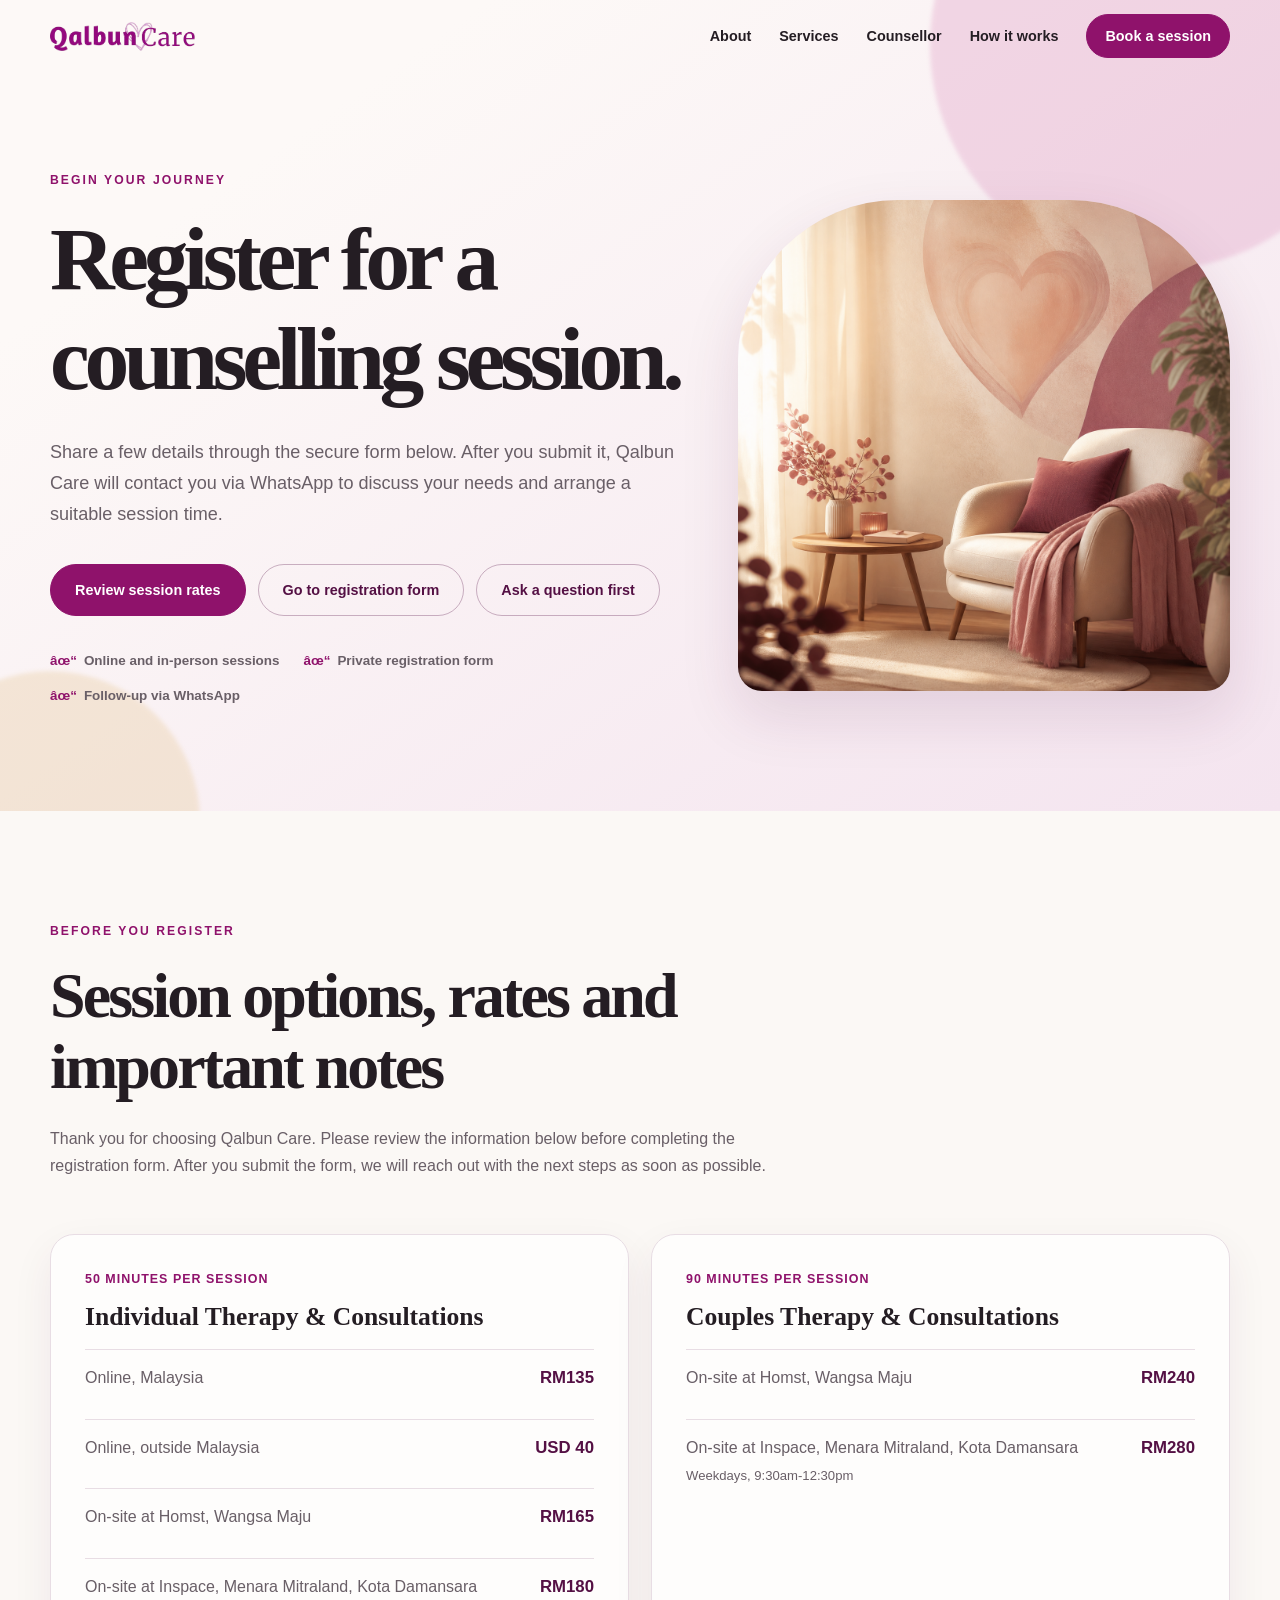
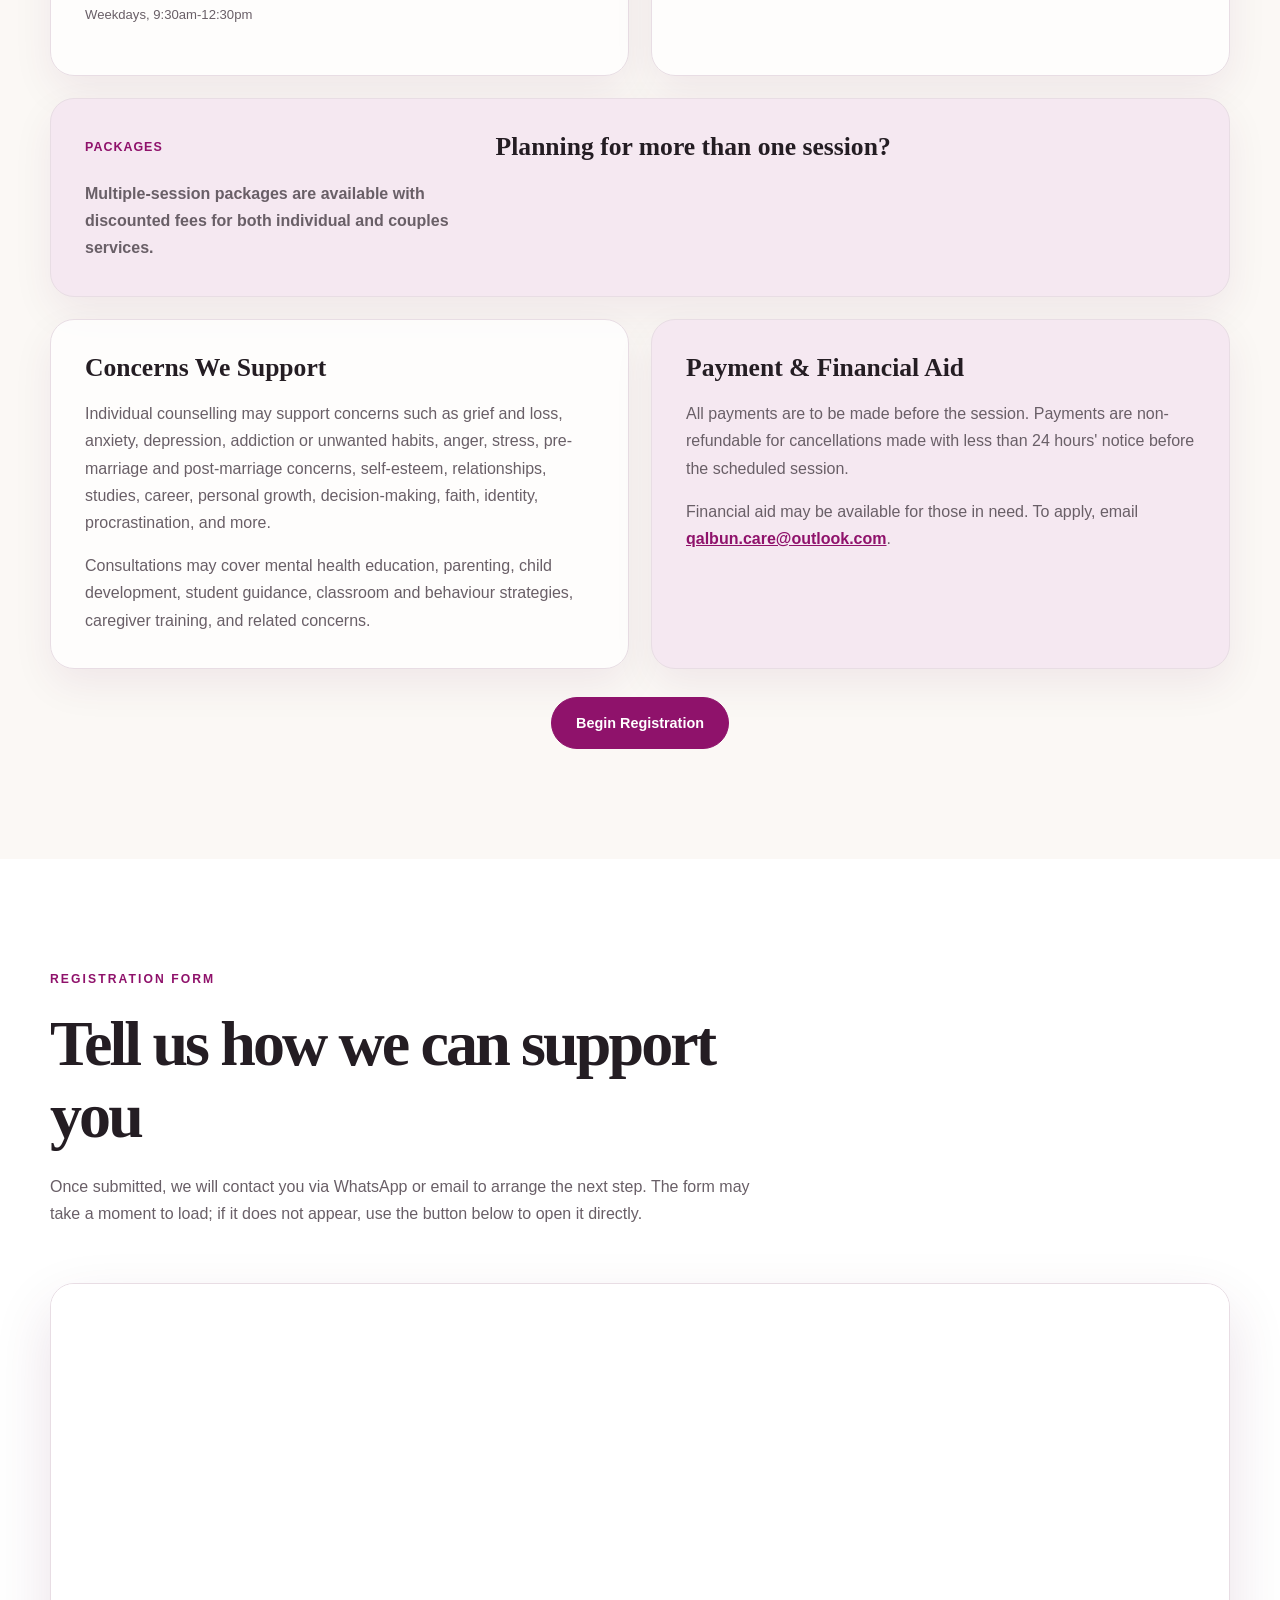
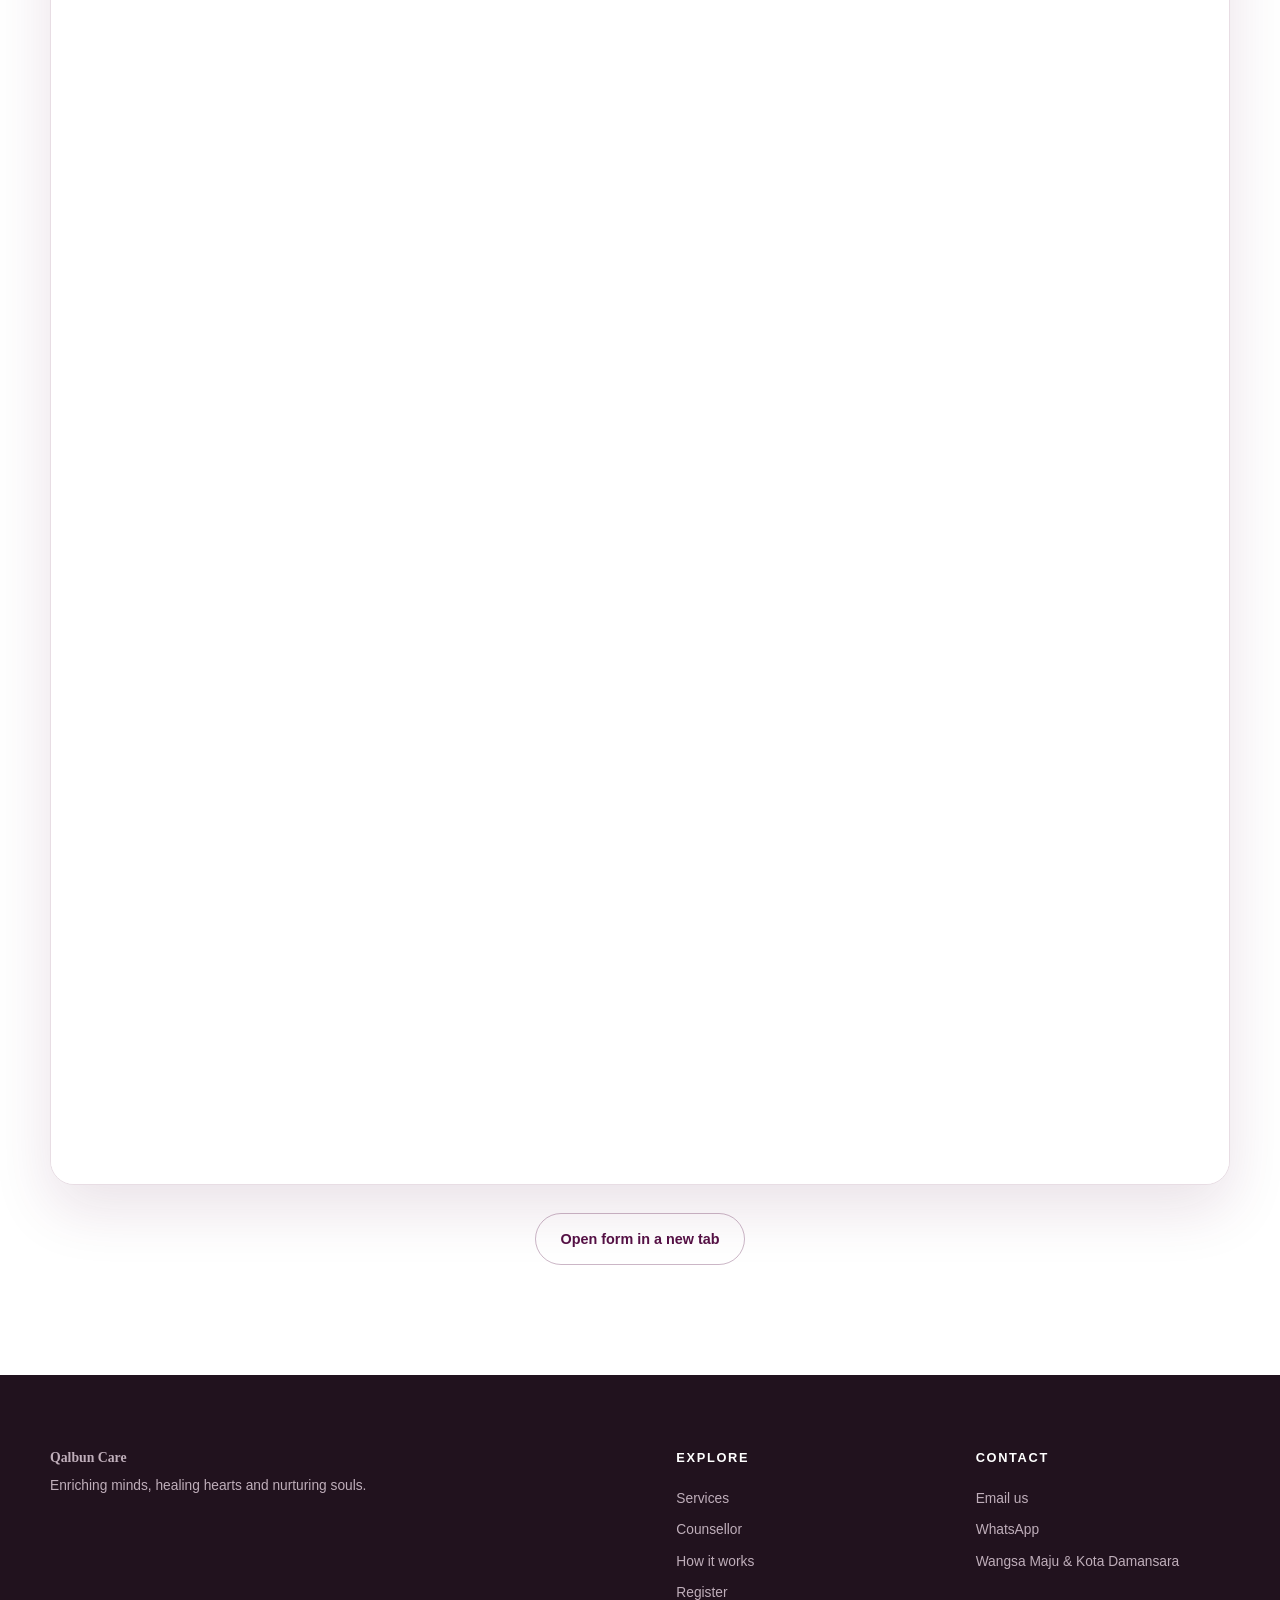
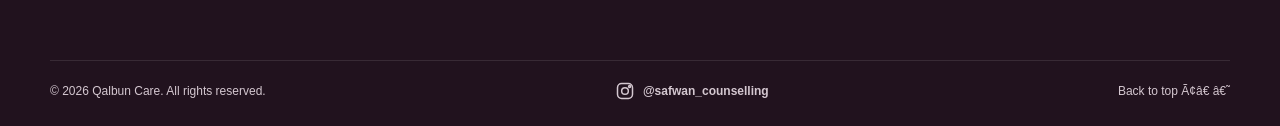
==== register/index.html @ d3c69ddd "Polish registration mobile layout" ====
﻿<!DOCTYPE html>
<html lang="en">
<head>
  <!-- Google tag (gtag.js) -->
  <script async src="https://www.googletagmanager.com/gtag/js?id=G-HJ6P9DCZQS"></script>
  <script>
    window.dataLayer = window.dataLayer || [];
    function gtag(){dataLayer.push(arguments);}
    gtag('js', new Date());

    gtag('config', 'G-HJ6P9DCZQS');
  </script>
  <meta charset="UTF-8">
  <meta name="viewport" content="width=device-width, initial-scale=1.0">
  <title>Register for Counselling | Qalbun Care</title>
  <meta name="description" content="Register for a Qalbun Care counselling session. Share your details through our secure registration form and we will contact you via WhatsApp.">
  <meta name="theme-color" content="#8f126b">
  <meta name="robots" content="index, follow">
  <link rel="canonical" href="https://www.qalbuncare.com/register">
  <link rel="icon" href="/assets/favicon.svg" type="image/svg+xml">
  <link rel="apple-touch-icon" href="/assets/logo.png">
  <link rel="stylesheet" href="/styles.css?v=1.6">
  <meta property="og:type" content="website">
  <meta property="og:title" content="Register for Counselling | Qalbun Care">
  <meta property="og:description" content="Begin your counselling journey with Qalbun Care through our secure registration form.">
  <meta property="og:url" content="https://www.qalbuncare.com/register">
  <meta property="og:image" content="https://qalbuncare.com/assets/logo.png">
  <meta property="og:locale" content="en_MY">
  <meta name="twitter:card" content="summary_large_image">
</head>
<body>
  <a class="skip-link" href="#main-content">Skip to main content</a>

  <header class="site-header" id="top">
    <div class="container nav-wrap">
      <a class="brand" href="/" aria-label="Qalbun Care home">
        <img src="/assets/logo.png" alt="Qalbun Care" width="397" height="79">
      </a>
      <button class="nav-toggle" type="button" aria-expanded="false" aria-controls="primary-nav">
        <span class="sr-only">Open navigation</span>
        <span></span><span></span><span></span>
      </button>
      <nav id="primary-nav" class="primary-nav" aria-label="Primary navigation">
        <a href="/#about">About</a>
        <a href="/#services">Services</a>
        <a href="/#counsellor">Counsellor</a>
        <a href="/#process">How it works</a>
        <a class="button button-small" href="#registration-form">Book a session</a>
      </nav>
    </div>
  </header>

  <main id="main-content">
    <section class="hero register-hero">
      <div class="hero-orb hero-orb-one" aria-hidden="true"></div>
      <div class="hero-orb hero-orb-two" aria-hidden="true"></div>
      <div class="container register-hero-grid">
        <div class="register-shell reveal">
          <p class="eyebrow">Begin your journey</p>
          <h1>Register for a counselling session.</h1>
          <p class="hero-text">Share a few details through the secure form below. After you submit it, Qalbun Care will contact you via WhatsApp to discuss your needs and arrange a suitable session time.</p>
          <div class="hero-actions">
            <a class="button" href="#before-register">Review session rates</a>
            <a class="button button-ghost" href="#registration-form">Go to registration form</a>
            <a class="button button-ghost" href="https://wa.link/rwqkhy" target="_blank" rel="noopener">Ask a question first</a>
          </div>
          <ul class="trust-list" aria-label="Registration notes">
            <li>Online and in-person sessions</li>
            <li>Private registration form</li>
            <li>Follow-up via WhatsApp</li>
          </ul>
        </div>
        <div class="register-hero-image-wrap reveal">
          <img class="register-hero-img" src="/assets/register-hero.png" alt="A calm counselling room with soft natural light, a comfortable chair and warm rose accents" width="1024" height="1024">
        </div>
      </div>
    </section>
    <section class="section register-info" id="before-register">
      <div class="container">
        <div class="section-heading reveal">
          <p class="eyebrow">Before you register</p>
          <h2>Session options, rates and important notes</h2>
          <p>Thank you for choosing Qalbun Care. Please review the information below before completing the registration form. After you submit the form, we will reach out with the next steps as soon as possible.</p>
        </div>

        <div class="rate-grid">
          <article class="rate-card reveal">
            <p class="rate-label">50 minutes per session</p>
            <h3>Individual Therapy &amp; Consultations</h3>
            <ul class="rate-list">
              <li><span>Online, Malaysia</span><strong>RM135</strong></li>
              <li><span>Online, outside Malaysia</span><strong>USD 40</strong></li>
              <li><span>On-site at Homst, Wangsa Maju</span><strong>RM165</strong></li>
              <li><span>On-site at Inspace, Menara Mitraland, Kota Damansara<br><em>Weekdays, 9:30am-12:30pm</em></span><strong>RM180</strong></li>
            </ul>
          </article>

          <article class="rate-card reveal">
            <p class="rate-label">90 minutes per session</p>
            <h3>Couples Therapy &amp; Consultations</h3>
            <ul class="rate-list">
              <li><span>On-site at Homst, Wangsa Maju</span><strong>RM240</strong></li>
              <li><span>On-site at Inspace, Menara Mitraland, Kota Damansara<br><em>Weekdays, 9:30am-12:30pm</em></span><strong>RM280</strong></li>
            </ul>
          </article>
          <div class="rate-card package-card reveal">
            <p class="rate-label">Packages</p>
            <h3>Planning for more than one session?</h3>
            <p class="rate-note">Multiple-session packages are available with discounted fees for both individual and couples services.</p>
          </div>
        </div>

        <div class="info-grid">
          <article class="info-card reveal">
            <h3>Concerns We Support</h3>
            <p>Individual counselling may support concerns such as grief and loss, anxiety, depression, addiction or unwanted habits, anger, stress, pre-marriage and post-marriage concerns, self-esteem, relationships, studies, career, personal growth, decision-making, faith, identity, procrastination, and more.</p>
            <p>Consultations may cover mental health education, parenting, child development, student guidance, classroom and behaviour strategies, caregiver training, and related concerns.</p>
          </article>

          <article class="info-card highlight reveal">
            <h3>Payment &amp; Financial Aid</h3>
            <p>All payments are to be made before the session. Payments are non-refundable for cancellations made with less than 24 hours' notice before the scheduled session.</p>
            <p>Financial aid may be available for those in need. To apply, email <a href="mailto:qalbun.care@outlook.com">qalbun.care@outlook.com</a>.</p>
          </article>
        </div>
        <div class="pricing-actions reveal">
          <a class="button" href="#registration-form">Begin Registration</a>
        </div>
      </div>
    </section>

    <section class="section register-section" id="registration-form">
      <div class="container">
        <div class="section-heading reveal">
          <p class="eyebrow">Registration form</p>
          <h2>Tell us how we can support you</h2>
          <p>Once submitted, we will contact you via WhatsApp or email to arrange the next step. The form may take a moment to load; if it does not appear, use the button below to open it directly.</p>
        </div>
        <div class="form-panel reveal">
          <iframe
            title="Qalbun Care counselling registration form"
            src="https://forms.office.com/r/81DGypPAB1?embed=true"
            width="100%"
            height="1500"
            frameborder="0"
            marginwidth="0"
            marginheight="0">
            Loading registration form...
          </iframe>
        </div>
        <div class="register-actions reveal">
          <a class="button button-ghost" href="https://forms.office.com/r/81DGypPAB1" target="_blank" rel="noopener">Open form in a new tab</a>
        </div>
      </div>
    </section>
  </main>

  <footer class="site-footer">
    <div class="container footer-grid">
      <div><a class="footer-brand" href="/">Qalbun Care</a><p>Enriching minds, healing hearts and nurturing souls.</p></div>
      <div><h2>Explore</h2><a href="/#services">Services</a><a href="/#counsellor">Counsellor</a><a href="/#process">How it works</a><a href="/register/">Register</a></div>
      <div><h2>Contact</h2><a href="mailto:qalbun.care@outlook.com">Email us</a><a href="https://wa.link/rwqkhy" target="_blank" rel="noopener">WhatsApp</a><p>Wangsa Maju &amp; Kota Damansara</p></div>
    </div>
    <div class="container footer-bottom"><p>&copy; <span id="year"></span> Qalbun Care. All rights reserved.</p><div class="footer-social">
        <a class="social-link" href="https://www.instagram.com/safwan_counselling/" target="_blank" rel="noopener" aria-label="Follow Qalbun Care on Instagram">
          <svg viewBox="0 0 24 24" aria-hidden="true" focusable="false">
            <rect x="3" y="3" width="18" height="18" rx="5"></rect>
            <circle cx="12" cy="12" r="4"></circle>
            <circle cx="17.5" cy="6.5" r="1.2"></circle>
          </svg>
          <span>@safwan_counselling</span>
        </a>
      </div><a href="#top">Back to top Ã¢â€ â€˜</a></div>
  </footer>

  <script src="/script.js"></script>
</body>
</html>
---- styles.css ----
﻿/* Qalbun Care: lightweight, responsive, and framework-free */
:root {
  --berry: #8f126b;
  --berry-dark: #541044;
  --berry-light: #f5e8f1;
  --rose: #c65a97;
  --ink: #241d23;
  --muted: #695f67;
  --cream: #fbf8f5;
  --white: #fff;
  --line: #e8dde4;
  --shadow: 0 24px 60px rgba(84, 16, 68, .12);
  --radius: 24px;
  --max: 1180px;
}

* { box-sizing: border-box; }
html { scroll-behavior: smooth; }
body { margin: 0; color: var(--ink); background: var(--cream); font: 400 1rem/1.7 Arial, Helvetica, sans-serif; }
body.nav-open { overflow: hidden; }
img, svg { display: block; max-width: 100%; }
a { color: inherit; }
button, a { -webkit-tap-highlight-color: transparent; }
h1, h2, h3, p { margin-top: 0; }
h1, h2, h3 { font-family: Georgia, "Times New Roman", serif; line-height: 1.12; }
h1 { max-width: 760px; font-size: clamp(3rem, 7vw, 6.5rem); letter-spacing: -.06em; }
h2 { font-size: clamp(2.3rem, 5vw, 4.5rem); letter-spacing: -.045em; }
h3 { font-size: 1.6rem; }
.container { width: min(calc(100% - 40px), var(--max)); margin-inline: auto; }
.section { padding: 110px 0; }
.eyebrow { margin-bottom: 18px; color: var(--berry); font-size: .76rem; font-weight: 800; letter-spacing: .17em; text-transform: uppercase; }
.sr-only { position: absolute; width: 1px; height: 1px; padding: 0; margin: -1px; overflow: hidden; clip: rect(0,0,0,0); white-space: nowrap; border: 0; }
.skip-link { position: fixed; z-index: 1000; top: 12px; left: 12px; padding: 10px 16px; color: white; background: var(--berry-dark); transform: translateY(-150%); }
.skip-link:focus { transform: translateY(0); }

.site-header { position: fixed; z-index: 100; inset: 0 0 auto; padding: 14px 0; border-bottom: 1px solid transparent; transition: .25s ease; }
.site-header.scrolled { background: rgba(251,248,245,.94); border-color: var(--line); backdrop-filter: blur(16px); }
.nav-wrap, .primary-nav { display: flex; align-items: center; }
.nav-wrap { justify-content: space-between; gap: 30px; }
.brand { display: flex; align-items: center; gap: 10px; font: 700 1.2rem Georgia, serif; text-decoration: none; }
.brand img { width: 145px; height: auto; object-fit: contain; }
.primary-nav { gap: 28px; }
.primary-nav a { font-size: .9rem; font-weight: 700; text-decoration: none; }
.primary-nav a:not(.button):hover, .primary-nav a:not(.button):focus-visible { color: var(--berry); }
.nav-toggle { display: none; width: 44px; height: 44px; padding: 10px; border: 0; background: transparent; }
.nav-toggle span:not(.sr-only) { display: block; width: 100%; height: 2px; margin: 5px 0; background: var(--ink); transition: .2s; }

.button { display: inline-flex; align-items: center; justify-content: center; min-height: 52px; padding: 13px 24px; border: 1px solid var(--berry); border-radius: 100px; color: white; background: var(--berry); font-size: .9rem; font-weight: 800; text-decoration: none; transition: transform .2s, background .2s, color .2s; }
.button:hover, .button:focus-visible { background: var(--berry-dark); transform: translateY(-2px); }
.button-small { min-height: 42px; padding: 9px 18px; }
.button-ghost { color: var(--berry-dark); background: transparent; border-color: rgba(84,16,68,.3); }
.button-light { color: var(--berry-dark); background: white; border-color: white; }

.hero { position: relative; min-height: 820px; padding: 170px 0 100px; overflow: hidden; background: linear-gradient(145deg, #fdf9f7 20%, #f4e4ef); }
.hero-grid { position: relative; z-index: 1; display: grid; grid-template-columns: 1.1fr .9fr; gap: 60px; align-items: center; }
.hero-copy h1 { margin-bottom: 28px; }
.hero-text { max-width: 680px; color: var(--muted); font-size: 1.13rem; }
.hero-actions { display: flex; flex-wrap: wrap; gap: 12px; margin: 34px 0; }
.trust-list { display: flex; flex-wrap: wrap; gap: 12px 24px; padding: 0; list-style: none; color: var(--muted); font-size: .84rem; font-weight: 700; }
.trust-list li::before { content: "âœ“"; margin-right: 7px; color: var(--berry); }
.hero-image-wrap { position: relative; border-radius: 180px 180px var(--radius) var(--radius); overflow: hidden; box-shadow: var(--shadow); aspect-ratio: 11 / 13; display: flex; flex-direction: column; justify-content: flex-end; }
.hero-img { width: 100%; height: 100%; object-fit: cover; transition: transform .5s ease; }
.hero-image-wrap:hover .hero-img { transform: scale(1.05); }
.hero-image-quote { position: absolute; z-index: 2; bottom: 24px; left: 20px; right: 20px; padding: 28px 24px; border: 1px solid rgba(255,255,255,.2); border-radius: var(--radius); background: rgba(84, 16, 68, .55); backdrop-filter: blur(16px); -webkit-backdrop-filter: blur(16px); color: white; text-align: center; }
.quote { font: 400 1.5rem/1.3 Georgia, serif; margin: 0; }
.hero-orb { position: absolute; border-radius: 50%; filter: blur(2px); opacity: .4; }
.hero-orb-one { width: 450px; height: 450px; top: -180px; right: -100px; background: #e4a9cb; }
.hero-orb-two { width: 300px; height: 300px; bottom: -160px; left: -100px; background: #ead0a8; }

.section-heading { max-width: 720px; margin-bottom: 55px; }
.section-heading h2 { margin-bottom: 22px; }
.section-heading > p:last-child, .split-heading > p { color: var(--muted); }
.split-heading { display: grid; grid-template-columns: 1.2fr .8fr; gap: 50px; max-width: none; align-items: end; }
.card-grid { display: grid; gap: 22px; }
.card-grid.three { grid-template-columns: repeat(3, 1fr); }
.card-grid.two { grid-template-columns: repeat(2, 1fr); }
.value-card, .service-card { padding: 36px; border: 1px solid var(--line); border-radius: var(--radius); background: rgba(255,255,255,.62); transition: .25s; }
.value-card:hover, .service-card:hover { transform: translateY(-5px); box-shadow: var(--shadow); }
.value-card .icon { display: block; width: 80px; height: 80px; margin-bottom: 28px; background: transparent; }
.value-card:first-of-type .icon { width: 86px; height: 86px; }
.value-card .icon img { width: 100%; height: 100%; object-fit: contain; }
.value-card p, .service-card p { margin-bottom: 0; color: var(--muted); }
.services { background: white; }
.service-card { min-height: 310px; display: flex; flex-direction: column; }
.service-tag { align-self: start; margin-bottom: 34px; padding: 5px 11px; border-radius: 100px; color: var(--berry); background: var(--berry-light); font-size: .7rem; font-weight: 800; letter-spacing: .08em; text-transform: uppercase; }
.service-card a { margin-top: auto; padding-top: 30px; color: var(--berry); font-size: .88rem; font-weight: 800; text-decoration: none; }
.service-card a span { display: inline-block; transition: transform .2s; }
.service-card a:hover span { transform: translateX(5px); }
.pricing-note { margin: 30px 0 0; color: var(--muted); text-align: center; }
.pricing-note a { color: var(--berry); font-weight: 700; }
.services-cta { margin-top: 35px; text-align: center; }

.counsellor { color: white; background: var(--berry-dark); }
.counsellor-grid { display: grid; grid-template-columns: .8fr 1.2fr; gap: 80px; align-items: center; }
.profile-panel { padding: 0; overflow: hidden; border: 1px solid rgba(255,255,255,.15); border-radius: var(--radius); background: rgba(255,255,255,.06); }
.profile-initials { display: grid; width: 130px; height: 130px; margin-bottom: 45px; border-radius: 50%; place-items: center; color: var(--berry-dark); background: #f2d6e7; font: 700 2.5rem Georgia, serif; }
.profile-img { display: block; width: 100%; height: auto; aspect-ratio: 1 / 1; object-fit: cover; border-bottom: 1px solid rgba(255,255,255,.15); }
.profile-details { padding: 45px; }
.profile-panel .eyebrow, .profile-copy .eyebrow { color: #e5a8cc; }
.profile-panel h2 { margin-bottom: 15px; font-size: 3rem; }
.credential { color: #ead4e3; font-weight: 700; }
.credential span { font-size: .78rem; letter-spacing: .08em; }
.profile-facts { margin: 30px 0 0; padding: 25px 0 0; border-top: 1px solid rgba(255,255,255,.14); list-style: none; }
.profile-facts li { margin: 9px 0; color: #dbc6d5; font-size: .88rem; }
.profile-facts li::before { content: "â€¢"; margin-right: 9px; color: #e5a8cc; }
.profile-copy h2 { margin-bottom: 30px; }
.profile-copy > p:not(.eyebrow) { color: #dbcbd6; }
.counsellor blockquote { margin: 34px 0 0; padding-left: 25px; border-left: 2px solid #e5a8cc; color: white; font: 400 1.35rem/1.6 Georgia, serif; }
.profile-cta { margin-top: 30px; }

.process { background: #f4e7ef; }
.steps { margin: 0; padding: 0; list-style: none; }
.steps li { display: grid; grid-template-columns: 75px 1fr; gap: 28px; max-width: 860px; padding: 35px 0; border-top: 1px solid #d9c4d1; }
.steps li:last-child { border-bottom: 1px solid #d9c4d1; }
.steps span { display: grid; width: 52px; height: 52px; border-radius: 50%; place-items: center; color: white; background: var(--berry); font-weight: 800; }
.steps h3 { margin-bottom: 8px; }
.steps p { margin: 0; color: var(--muted); }
.process-cta { margin-top: 50px; text-align: center; }

.cta { padding: 80px 0; background: white; }
.cta-inner { display: grid; grid-template-columns: 1.3fr .7fr; gap: 50px; align-items: center; padding: 65px; border-radius: var(--radius); color: white; background: linear-gradient(135deg, var(--berry), var(--berry-dark)); box-shadow: var(--shadow); }
.cta-inner .eyebrow { color: #efc2de; }
.cta-inner h2 { margin-bottom: 20px; font-size: clamp(2.3rem, 4vw, 4rem); }
.cta-inner p:last-child { margin-bottom: 0; color: #e7cfe0; }
.cta-actions { display: flex; flex-direction: column; align-items: flex-start; gap: 13px; }
.text-link { color: white; font-size: .9rem; font-weight: 700; text-decoration-color: rgba(255,255,255,.45); text-underline-offset: 4px; }

.site-footer { padding: 75px 0 25px; color: #d4c7d0; background: #21121e; }
.footer-grid { display: grid; grid-template-columns: 1.6fr .7fr .7fr; gap: 45px; }
.footer-grid > div { display: flex; flex-direction: column; align-items: flex-start; gap: 8px; }
.footer-brand { color: white; font: 700 2rem Georgia, serif; text-decoration: none; }
.footer-grid h2 { margin-bottom: 14px; color: white; font: 700 .8rem Arial, sans-serif; letter-spacing: .13em; text-transform: uppercase; }
.footer-grid p, .footer-grid a { margin: 0; color: #bfaeba; font-size: .86rem; text-decoration: none; }
.footer-grid a:hover { color: white; }
.footer-bottom { display: flex; justify-content: space-between; gap: 20px; margin-top: 55px; padding-top: 20px; border-top: 1px solid rgba(255,255,255,.1); font-size: .75rem; }
.footer-bottom p { margin: 0; }
.footer-bottom a { color: inherit; text-decoration: none; }

.reveal { opacity: 0; transform: translateY(18px); transition: opacity .65s ease, transform .65s ease; }
.reveal.visible { opacity: 1; transform: none; }
:focus-visible { outline: 3px solid #d586b5; outline-offset: 4px; }

/* Philosophy Section */
.philosophy {
  background: var(--white);
}
.philosophy-grid {
  display: grid;
  grid-template-columns: 1.2fr .8fr;
  gap: 80px;
  align-items: center;
}
.philosophy-copy .eyebrow {
  color: var(--berry);
}
.philosophy-copy p:not(.eyebrow) {
  color: var(--muted);
  font-size: 1.05rem;
  margin-bottom: 20px;
}
.philosophy-copy p:last-child {
  margin-bottom: 0;
}
.philosophy-quote-card {
  position: relative;
  padding: 45px 40px;
  border-radius: var(--radius);
  background: var(--berry-light);
  border: 1px solid var(--line);
  overflow: hidden;
}
.philosophy-quote-card blockquote {
  margin: 0;
  padding-left: 0;
  border-left: 0;
  color: var(--berry-dark);
  font: italic 400 1.45rem/1.5 Georgia, serif;
}
.philosophy-quote-card cite {
  display: block;
  margin-top: 15px;
  font-family: Arial, sans-serif;
  font-style: normal;
  font-size: 0.8rem;
  font-weight: 700;
  text-transform: uppercase;
  letter-spacing: 0.1em;
  color: var(--rose);
}
.quote-icon {
  position: absolute;
  top: -10px;
  left: 20px;
  font-size: 8rem;
  font-family: Georgia, serif;
  color: rgba(143, 18, 107, 0.06);
  line-height: 1;
  pointer-events: none;
}

@media (max-width: 900px) {
  .section { padding: 80px 0; }
  .hero { min-height: auto; padding-top: 140px; }
  .hero-grid, .counsellor-grid, .cta-inner { grid-template-columns: 1fr; }
  .register-hero-grid { grid-template-columns: 1fr; gap: 42px; }
  .register-hero-image-wrap { max-width: 540px; width: 100%; margin: 0 auto; }
  .hero-image-wrap { max-width: 540px; width: 100%; margin: 0 auto; }
  .card-grid.three { grid-template-columns: 1fr; }
  .counsellor-grid { gap: 35px; }
  .nav-toggle { display: block; }
  .primary-nav {
    position: fixed;
    top: 76px;
    right: 20px;
    left: auto;
    width: 260px;
    display: flex;
    flex-direction: column;
    align-items: stretch;
    gap: 6px;
    padding: 24px;
    border: 1px solid var(--line);
    border-radius: 20px;
    background: rgba(251, 248, 245, 0.96);
    backdrop-filter: blur(16px);
    -webkit-backdrop-filter: blur(16px);
    box-shadow: var(--shadow);
    transform: translateY(-10px);
    opacity: 0;
    pointer-events: none;
    transition: transform 0.25s cubic-bezier(0.16, 1, 0.3, 1), opacity 0.2s ease;
  }
  .primary-nav.open {
    transform: translateY(0);
    opacity: 1;
    pointer-events: auto;
  }
  .primary-nav a { padding: 10px; }
  .primary-nav .button { margin-top: 8px; }
  .nav-open .nav-toggle span:nth-child(2) { transform: translateY(7px) rotate(45deg); }
  .nav-open .nav-toggle span:nth-child(3) { opacity: 0; }
  .nav-open .nav-toggle span:nth-child(4) { transform: translateY(-7px) rotate(-45deg); }
  .philosophy-grid { grid-template-columns: 1fr; gap: 40px; }
}

@media (max-width: 650px) {
  .container { width: min(calc(100% - 28px), var(--max)); }
  .section { padding: 65px 0; }
  h1 { font-size: clamp(2.85rem, 15vw, 4.2rem); }
  h2 { font-size: 2.55rem; }
  .brand img { width: 125px; }
  .hero { padding: 125px 0 65px; }
  .hero-grid { gap: 45px; }
  .hero-image-quote { padding: 20px 16px; bottom: 16px; left: 16px; right: 16px; }
  .quote { font-size: 1.25rem; }
  .hero-actions .button { width: 100%; }
  .split-heading, .card-grid.two, .footer-grid { grid-template-columns: 1fr; }
  .split-heading { gap: 5px; }
  .value-card, .service-card, .profile-panel { padding: 28px; }
  .service-card { min-height: 290px; }
  .steps li { grid-template-columns: 52px 1fr; gap: 16px; }
  .steps span { width: 44px; height: 44px; }
  .cta-inner { padding: 38px 26px; }
  .footer-bottom { flex-direction: column; }
  .philosophy-quote-card { padding: 35px 25px; }
  .philosophy-quote-card blockquote { font-size: 1.25rem; }
}

@media (prefers-reduced-motion: reduce) {
  *, *::before, *::after { scroll-behavior: auto !important; transition-duration: .01ms !important; }
  .reveal { opacity: 1; transform: none; }
}
/* Register page */
.register-hero {
  min-height: auto;
  padding-bottom: 90px;
}
.register-hero-grid {
  position: relative;
  z-index: 1;
  display: grid;
  grid-template-columns: 1fr .78fr;
  gap: 58px;
  align-items: center;
}
.register-shell {
  position: relative;
  z-index: 1;
  max-width: 860px;
}
.register-shell h1 {
  margin-bottom: 28px;
}
.register-hero-image-wrap {
  overflow: hidden;
  border-radius: 160px 160px var(--radius) var(--radius);
  box-shadow: var(--shadow);
  aspect-ratio: 1 / 1;
  background: var(--berry-light);
}
.register-hero-img {
  width: 100%;
  height: 100%;
  object-fit: cover;
}
.register-section {
  background: white;
}
.form-panel {
  overflow: hidden;
  border: 1px solid var(--line);
  border-radius: var(--radius);
  background: white;
  box-shadow: var(--shadow);
}
.form-panel iframe {
  display: block;
  width: 100%;
  min-height: 1450px;
  border: 0;
  background: white;
}
.pricing-actions {
  margin-top: 28px;
  text-align: center;
}
.register-actions {
  margin-top: 28px;
  text-align: center;
}

@media (max-width: 650px) {
  .register-hero {
    padding-bottom: 65px;
  }
  .register-hero-image-wrap { border-radius: 120px 120px 20px 20px; }
  .form-panel {
    border-radius: 18px;
  }
  .form-panel iframe {
    min-height: 1600px;
  }
}
/* Footer social links */
.footer-social {
  display: flex;
  align-items: center;
}
.social-link {
  display: inline-flex;
  align-items: center;
  gap: 8px;
  color: #bfaeba;
  font-weight: 700;
  text-decoration: none;
  transition: color .2s, transform .2s;
}
.social-link svg {
  width: 20px;
  height: 20px;
  fill: none;
  stroke: currentColor;
  stroke-width: 1.8;
}
.social-link:hover,
.social-link:focus-visible {
  color: white;
  transform: translateY(-1px);
}

@media (max-width: 650px) {
  .footer-social {
    order: 2;
  }
}
/* Register information section */
.register-info {
  background: var(--cream);
}
.rate-grid,
.info-grid {
  display: grid;
  grid-template-columns: repeat(2, 1fr);
  gap: 22px;
}
.info-grid {
  margin-top: 22px;
}
.rate-card,
.info-card {
  padding: 34px;
  border: 1px solid var(--line);
  border-radius: var(--radius);
  background: rgba(255,255,255,.76);
  box-shadow: 0 16px 42px rgba(84, 16, 68, .07);
}
.rate-card h3,
.info-card h3 {
  margin-bottom: 18px;
}
.rate-label {
  margin-bottom: 12px;
  color: var(--berry);
  font-size: .78rem;
  font-weight: 800;
  letter-spacing: .08em;
  text-transform: uppercase;
}
.rate-list {
  display: grid;
  gap: 12px;
  margin: 0;
  padding: 0;
  list-style: none;
}
.rate-list li {
  display: flex;
  justify-content: space-between;
  gap: 22px;
  padding: 14px 0;
  border-top: 1px solid var(--line);
}
.rate-list span {
  color: var(--muted);
}
.rate-list strong {
  flex: 0 0 auto;
  color: var(--berry-dark);
  font-size: 1.05rem;
}
.rate-list em {
  color: var(--muted);
  font-size: .82rem;
  font-style: normal;
}
.rate-note,
.info-card p {
  color: var(--muted);
}
.rate-note {
  margin: 24px 0 0;
  font-weight: 700;
}
.package-card {
  grid-column: 1 / -1;
  display: grid;
  grid-template-columns: .35fr .65fr;
  gap: 18px 34px;
  align-items: center;
  background: var(--berry-light);
}
.package-card .rate-label,
.package-card h3,
.package-card p {
  margin: 0;
}
.info-card p:last-child {
  margin-bottom: 0;
}
.info-card.highlight {
  background: var(--berry-light);
}
.info-card a {
  color: var(--berry);
  font-weight: 800;
}

@media (max-width: 900px) {
  .rate-grid,
  .info-grid {
    grid-template-columns: 1fr;
  }
}

@media (max-width: 650px) {
  .rate-card,
  .info-card {
    padding: 28px;
  }
  .rate-list li {
    display: grid;
    gap: 6px;
  }
}
/* Mobile registration layout polish */
@media (max-width: 900px) {
  .register-hero-grid {
    grid-template-columns: 1fr;
    gap: 34px;
  }

  .register-shell {
    max-width: none;
  }

  .register-hero-image-wrap {
    display: block;
    width: min(100%, 520px);
    margin: 4px auto 0;
  }
}

@media (max-width: 650px) {
  .register-hero {
    padding-bottom: 58px;
  }

  .register-hero-grid {
    gap: 28px;
  }

  .register-hero-image-wrap {
    width: 100%;
    max-width: 380px;
    border-radius: 90px 90px 22px 22px;
  }

  .register-hero-img {
    min-height: 300px;
  }

  .package-card {
    display: block;
  }

  .package-card .rate-label {
    margin-bottom: 10px;
  }

  .package-card h3 {
    margin-bottom: 12px;
  }

  .pricing-actions {
    margin-top: 24px;
  }

  .pricing-actions .button {
    width: 100%;
  }
}
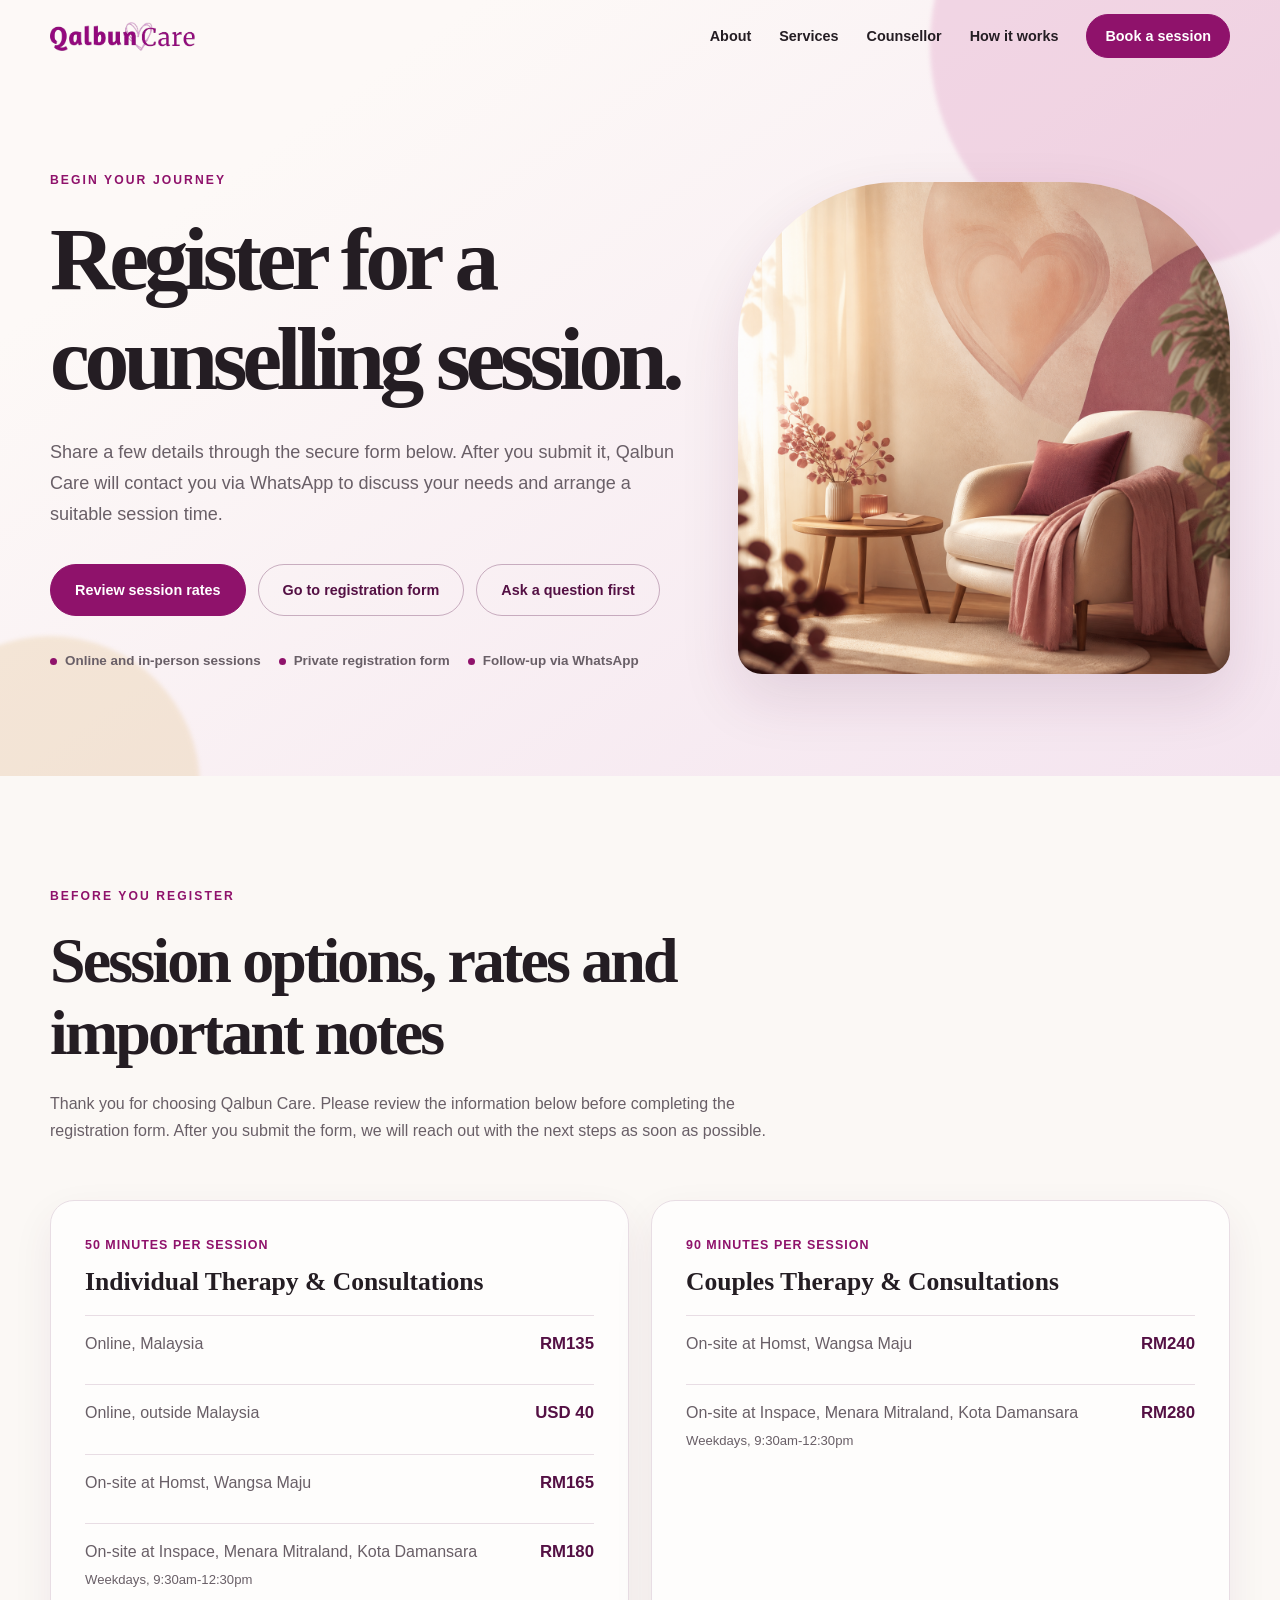
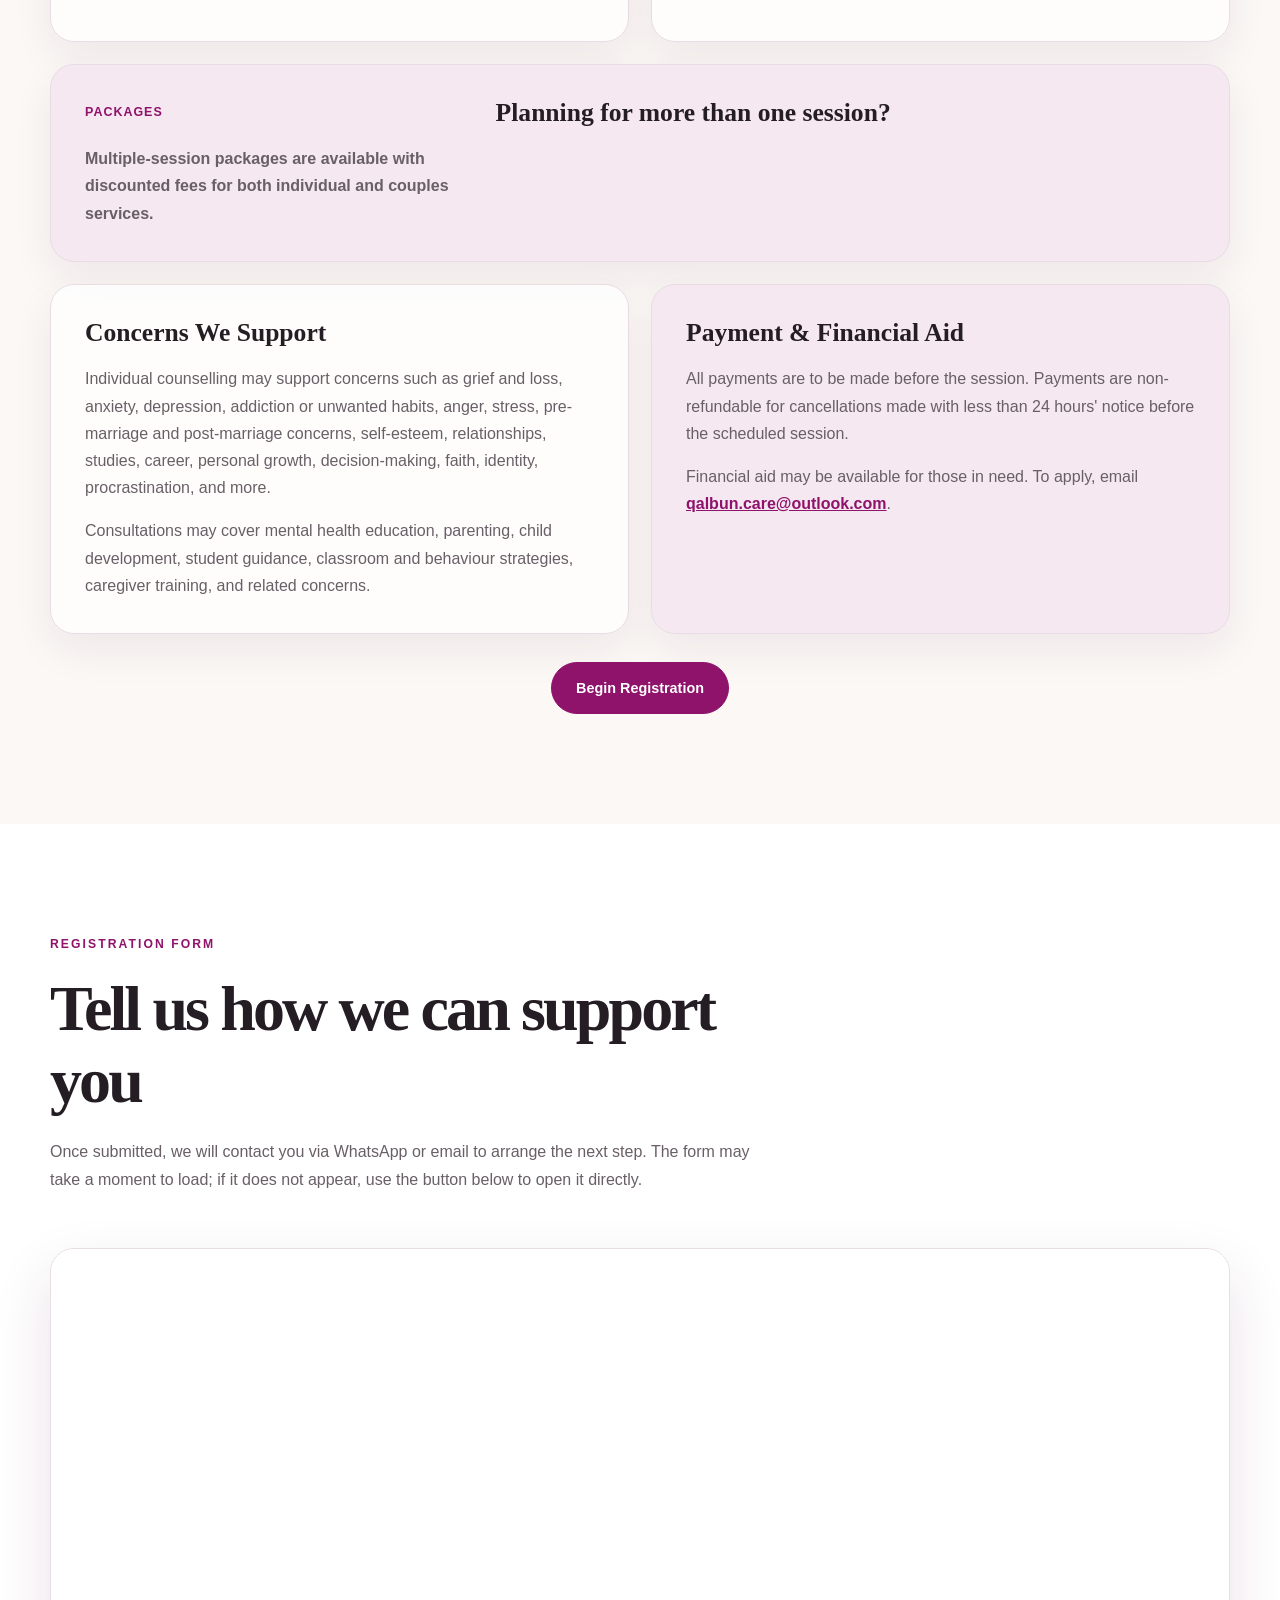
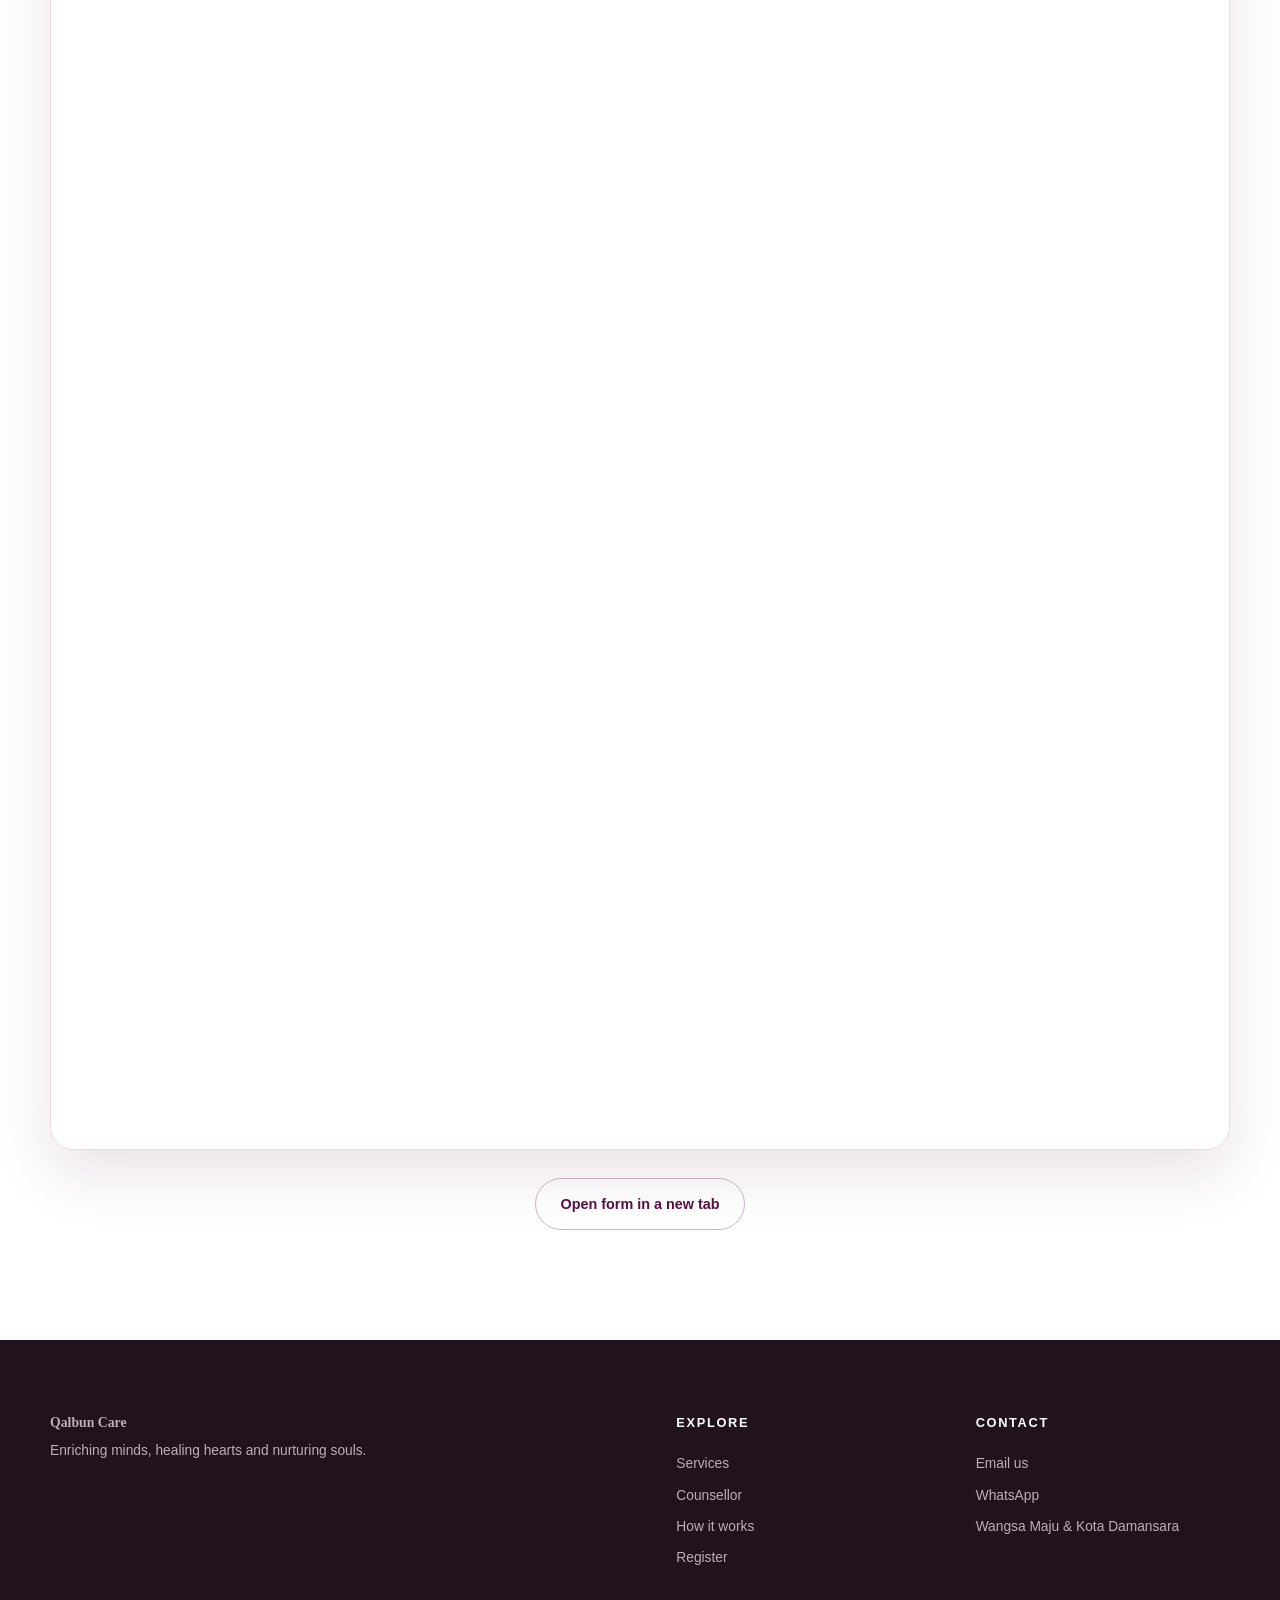
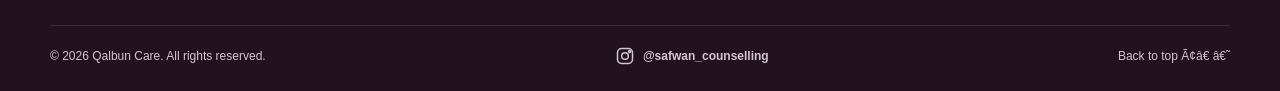
==== commit 3d478839: "Clean registration trust list styling" ====
--- a/register/index.html
+++ b/register/index.html
@@ -19,7 +19,7 @@
   <link rel="canonical" href="https://www.qalbuncare.com/register">
   <link rel="icon" href="/assets/favicon.svg" type="image/svg+xml">
   <link rel="apple-touch-icon" href="/assets/logo.png">
-  <link rel="stylesheet" href="/styles.css?v=1.6">
+  <link rel="stylesheet" href="/styles.css?v=1.7">
   <meta property="og:type" content="website">
   <meta property="og:title" content="Register for Counselling | Qalbun Care">
   <meta property="og:description" content="Begin your counselling journey with Qalbun Care through our secure registration form.">
@@ -177,3 +177,4 @@
 </body>
 </html>
 
+
--- a/styles.css
+++ b/styles.css
@@ -56,8 +56,20 @@
 .hero-copy h1 { margin-bottom: 28px; }
 .hero-text { max-width: 680px; color: var(--muted); font-size: 1.13rem; }
 .hero-actions { display: flex; flex-wrap: wrap; gap: 12px; margin: 34px 0; }
-.trust-list { display: flex; flex-wrap: wrap; gap: 12px 24px; padding: 0; list-style: none; color: var(--muted); font-size: .84rem; font-weight: 700; }
-.trust-list li::before { content: "âœ“"; margin-right: 7px; color: var(--berry); }
+.trust-list { display: flex; flex-wrap: wrap; gap: 12px 18px; padding: 0; list-style: none; color: var(--muted); font-size: .84rem; font-weight: 700; }
+.trust-list li {
+  display: inline-flex;
+  align-items: center;
+  gap: 8px;
+}
+.trust-list li::before {
+  content: "";
+  width: 7px;
+  height: 7px;
+  flex: 0 0 7px;
+  border-radius: 50%;
+  background: var(--berry);
+}
 .hero-image-wrap { position: relative; border-radius: 180px 180px var(--radius) var(--radius); overflow: hidden; box-shadow: var(--shadow); aspect-ratio: 11 / 13; display: flex; flex-direction: column; justify-content: flex-end; }
 .hero-img { width: 100%; height: 100%; object-fit: cover; transition: transform .5s ease; }
 .hero-image-wrap:hover .hero-img { transform: scale(1.05); }
@@ -539,3 +551,19 @@
     width: 100%;
   }
 }
+/* Registration trust-list mobile polish */
+@media (max-width: 650px) {
+  .trust-list {
+    display: grid;
+    gap: 10px;
+    margin-top: 24px;
+  }
+
+  .trust-list li {
+    align-items: flex-start;
+  }
+
+  .trust-list li::before {
+    margin-top: 9px;
+  }
+}
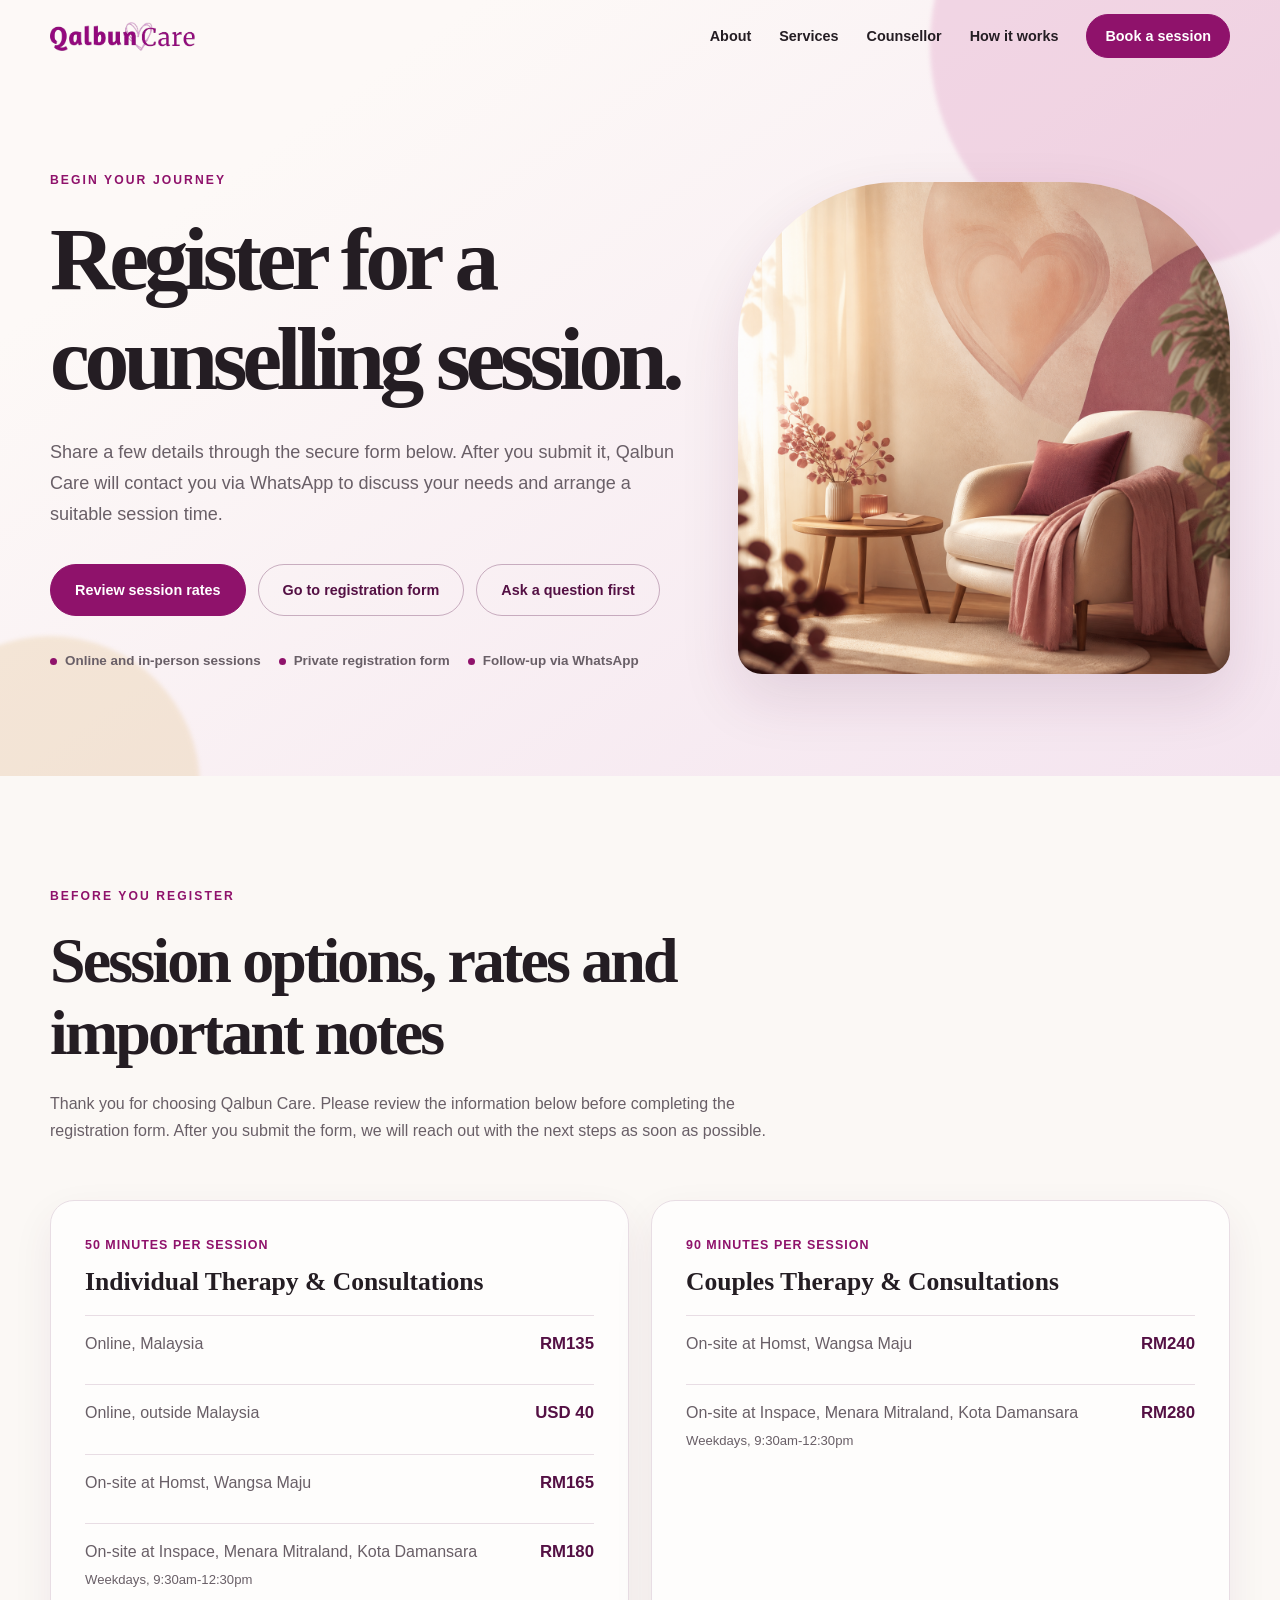
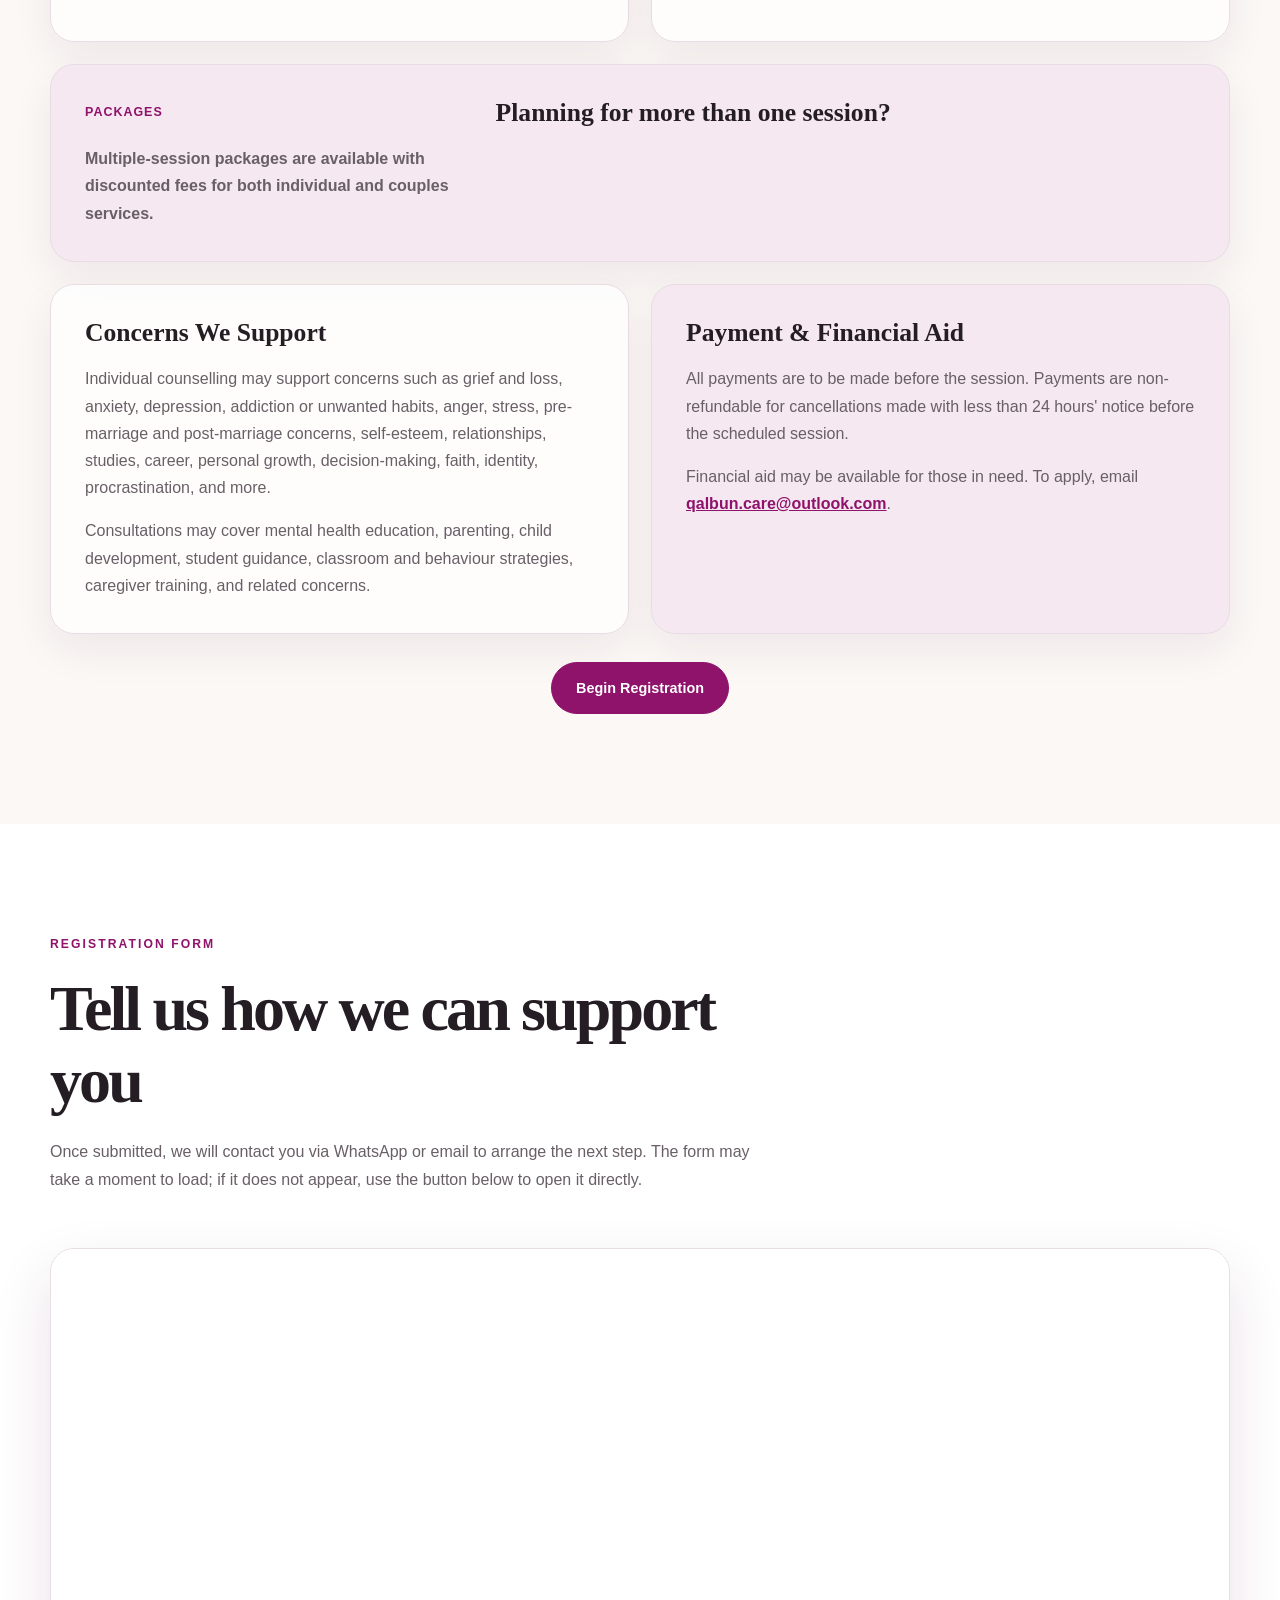
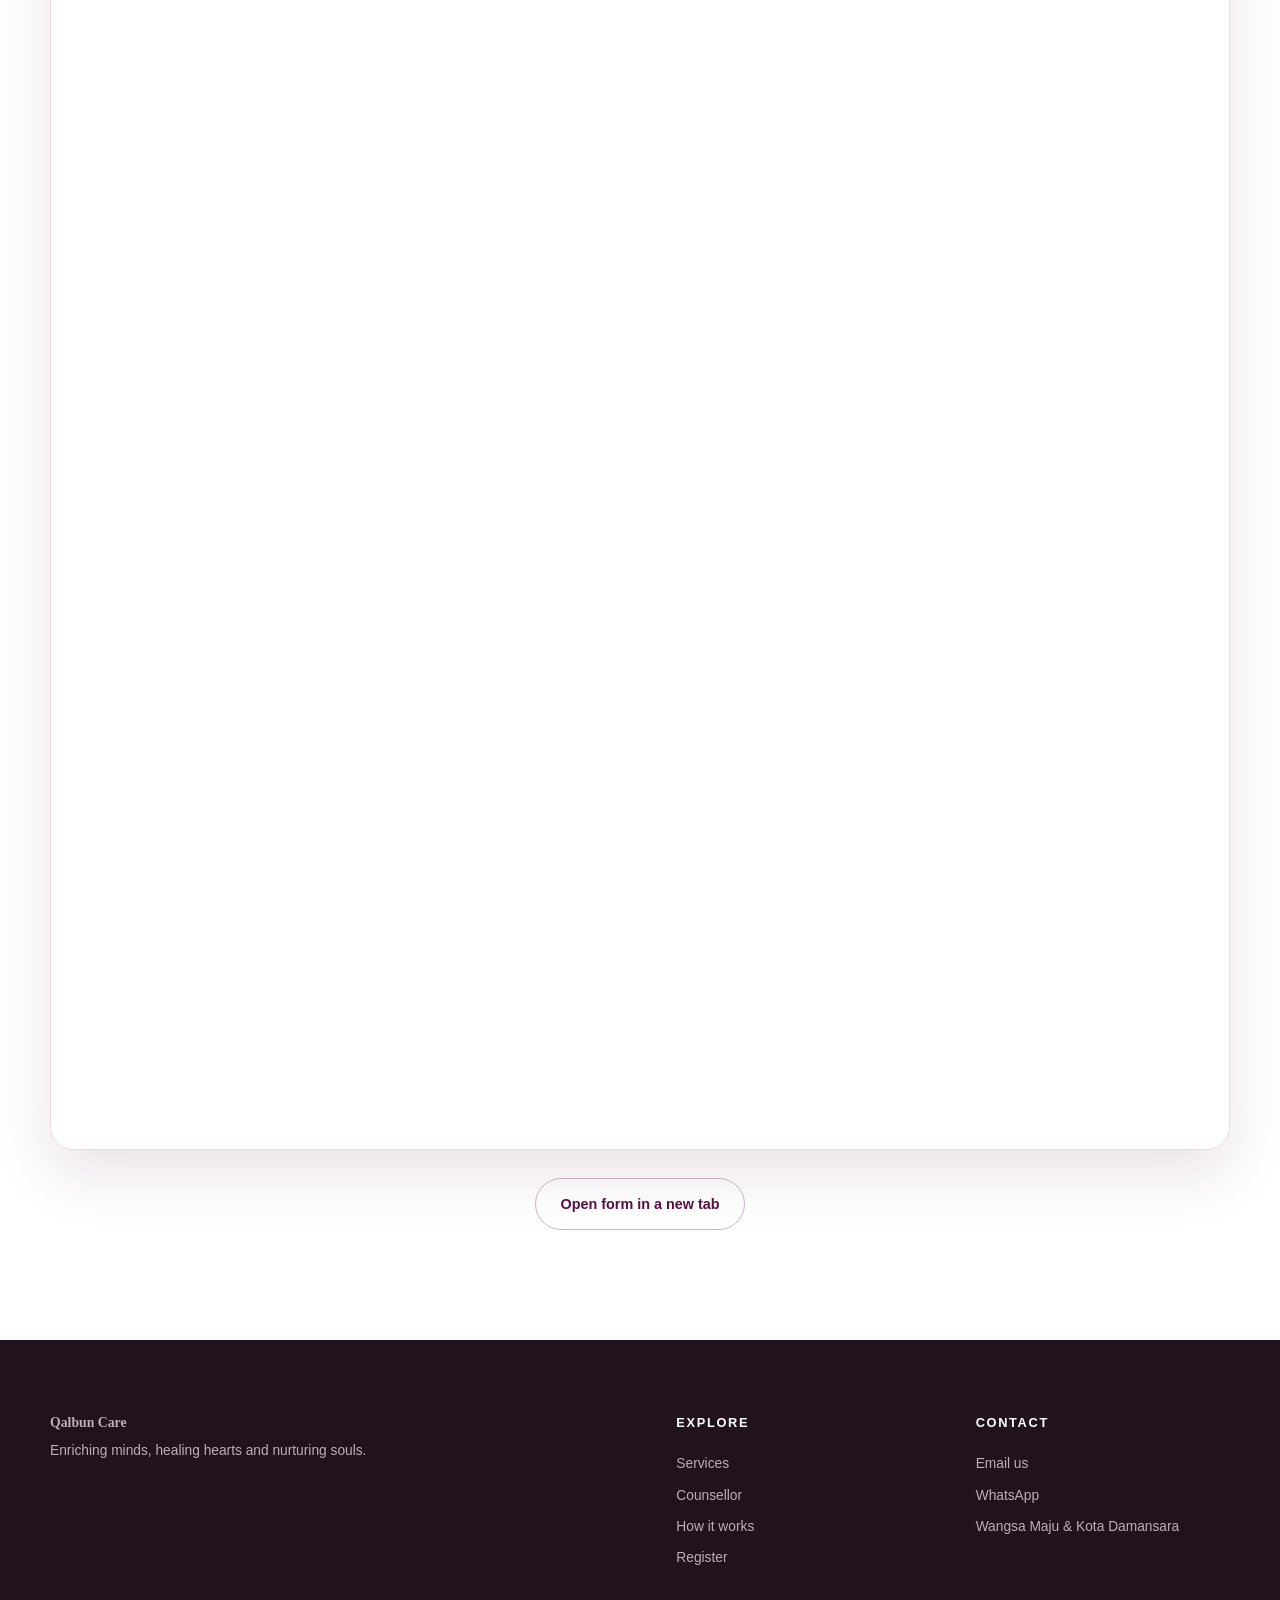
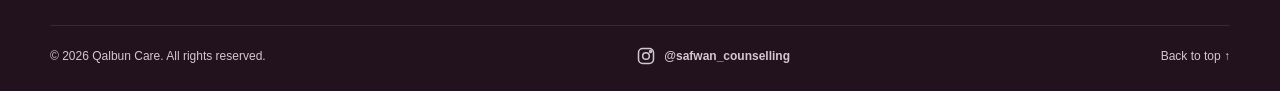
==== commit b3cce505: "Fix homepage symbol encoding" ====
--- a/register/index.html
+++ b/register/index.html
@@ -19,7 +19,7 @@
   <link rel="canonical" href="https://www.qalbuncare.com/register">
   <link rel="icon" href="/assets/favicon.svg" type="image/svg+xml">
   <link rel="apple-touch-icon" href="/assets/logo.png">
-  <link rel="stylesheet" href="/styles.css?v=1.7">
+  <link rel="stylesheet" href="/styles.css?v=1.8">
   <meta property="og:type" content="website">
   <meta property="og:title" content="Register for Counselling | Qalbun Care">
   <meta property="og:description" content="Begin your counselling journey with Qalbun Care through our secure registration form.">
@@ -170,7 +170,7 @@
           </svg>
           <span>@safwan_counselling</span>
         </a>
-      </div><a href="#top">Back to top Ã¢â€ â€˜</a></div>
+      </div><a href="#top">Back to top &uarr;</a></div>
   </footer>
 
   <script src="/script.js"></script>
@@ -178,3 +178,4 @@
 </html>
 
 
+
--- a/styles.css
+++ b/styles.css
@@ -114,7 +114,7 @@
 .credential span { font-size: .78rem; letter-spacing: .08em; }
 .profile-facts { margin: 30px 0 0; padding: 25px 0 0; border-top: 1px solid rgba(255,255,255,.14); list-style: none; }
 .profile-facts li { margin: 9px 0; color: #dbc6d5; font-size: .88rem; }
-.profile-facts li::before { content: "â€¢"; margin-right: 9px; color: #e5a8cc; }
+.profile-facts li::before { content: "\\2022"; margin-right: 9px; color: #e5a8cc; }
 .profile-copy h2 { margin-bottom: 30px; }
 .profile-copy > p:not(.eyebrow) { color: #dbcbd6; }
 .counsellor blockquote { margin: 34px 0 0; padding-left: 25px; border-left: 2px solid #e5a8cc; color: white; font: 400 1.35rem/1.6 Georgia, serif; }
@@ -567,3 +567,4 @@
     margin-top: 9px;
   }
 }
+
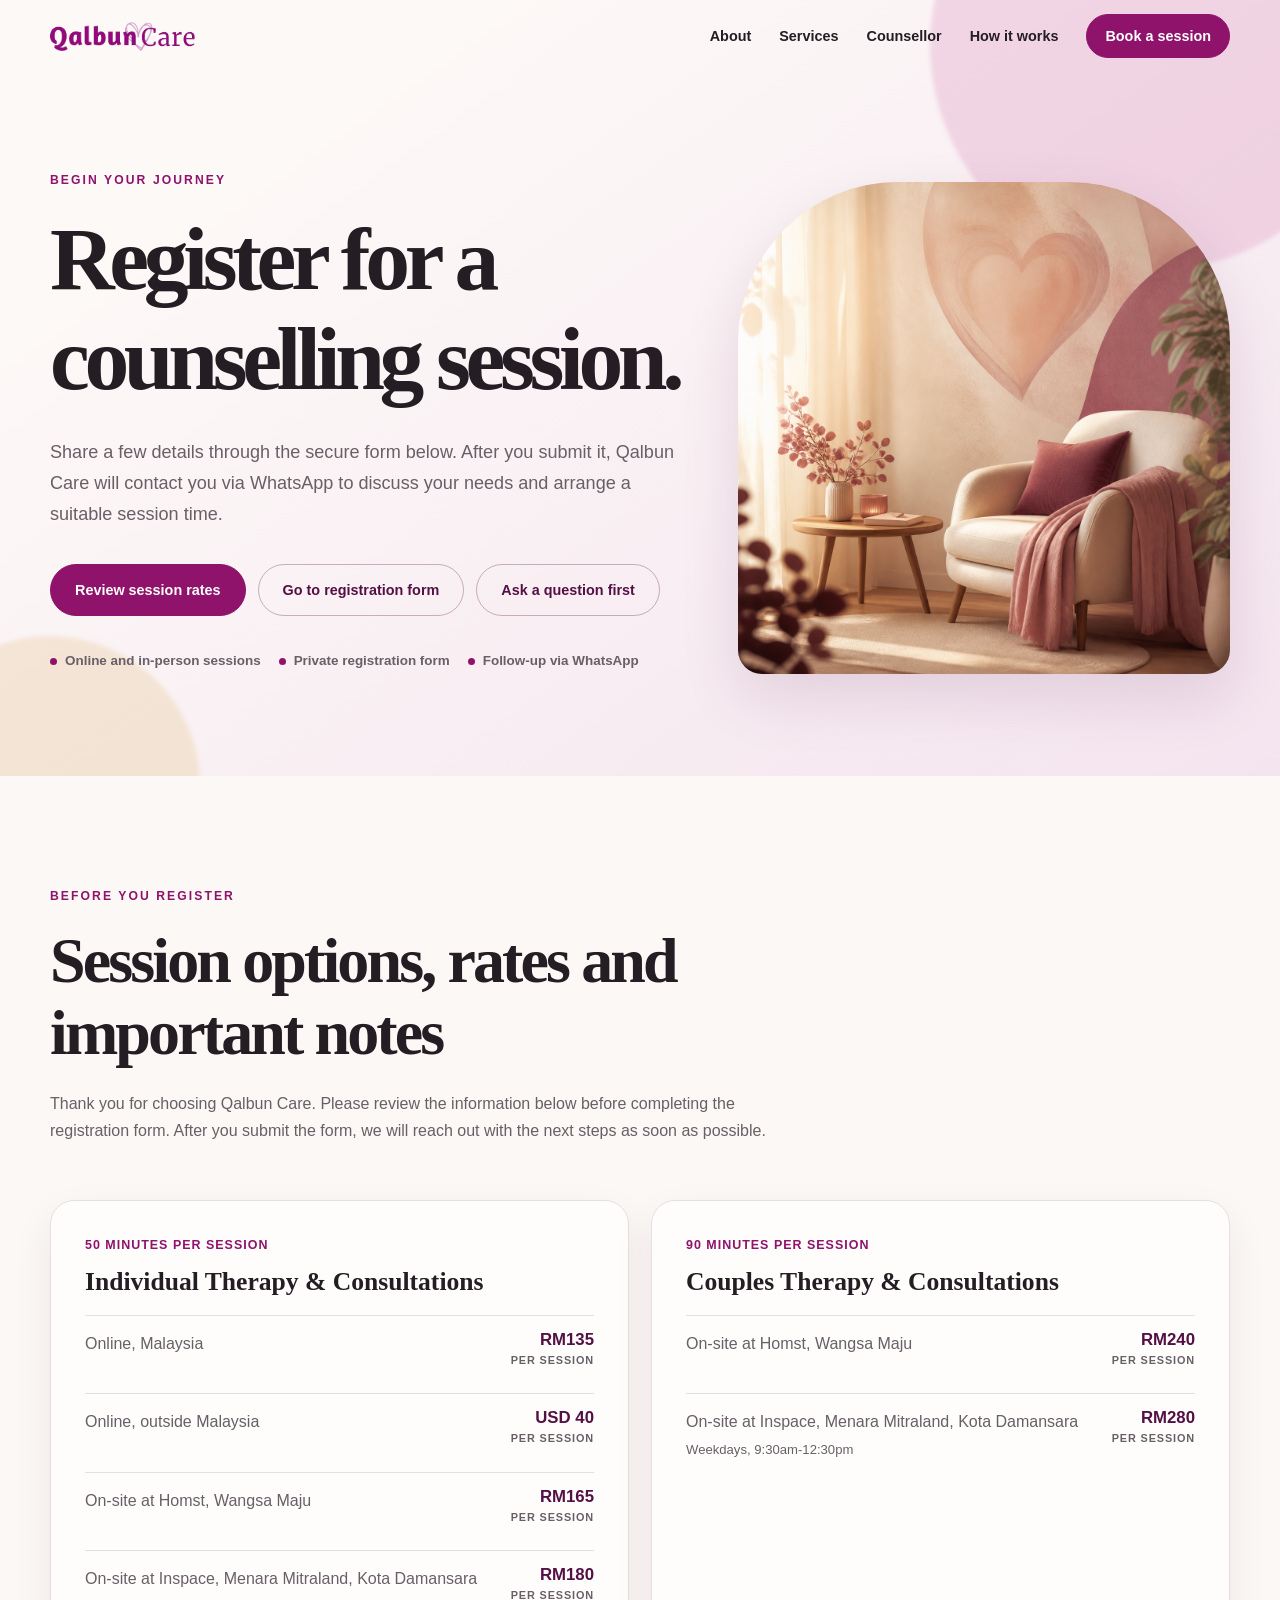
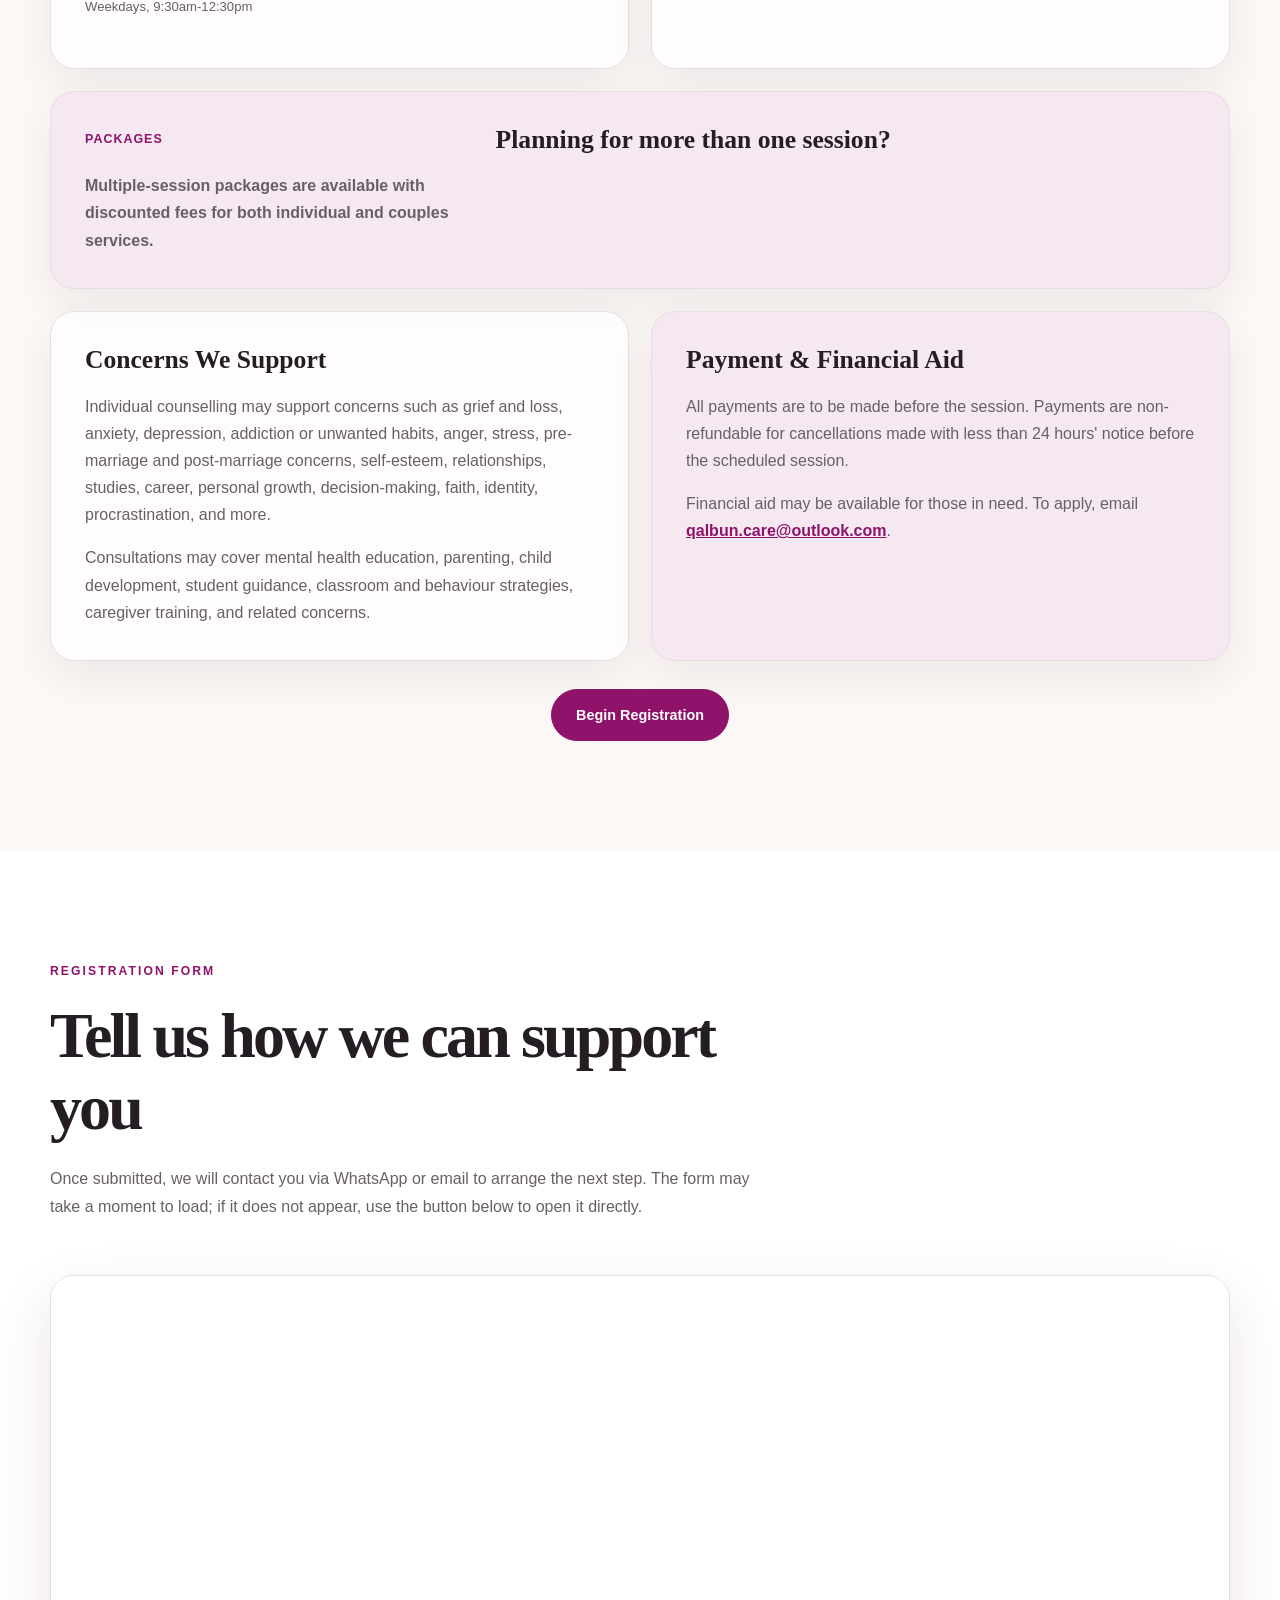
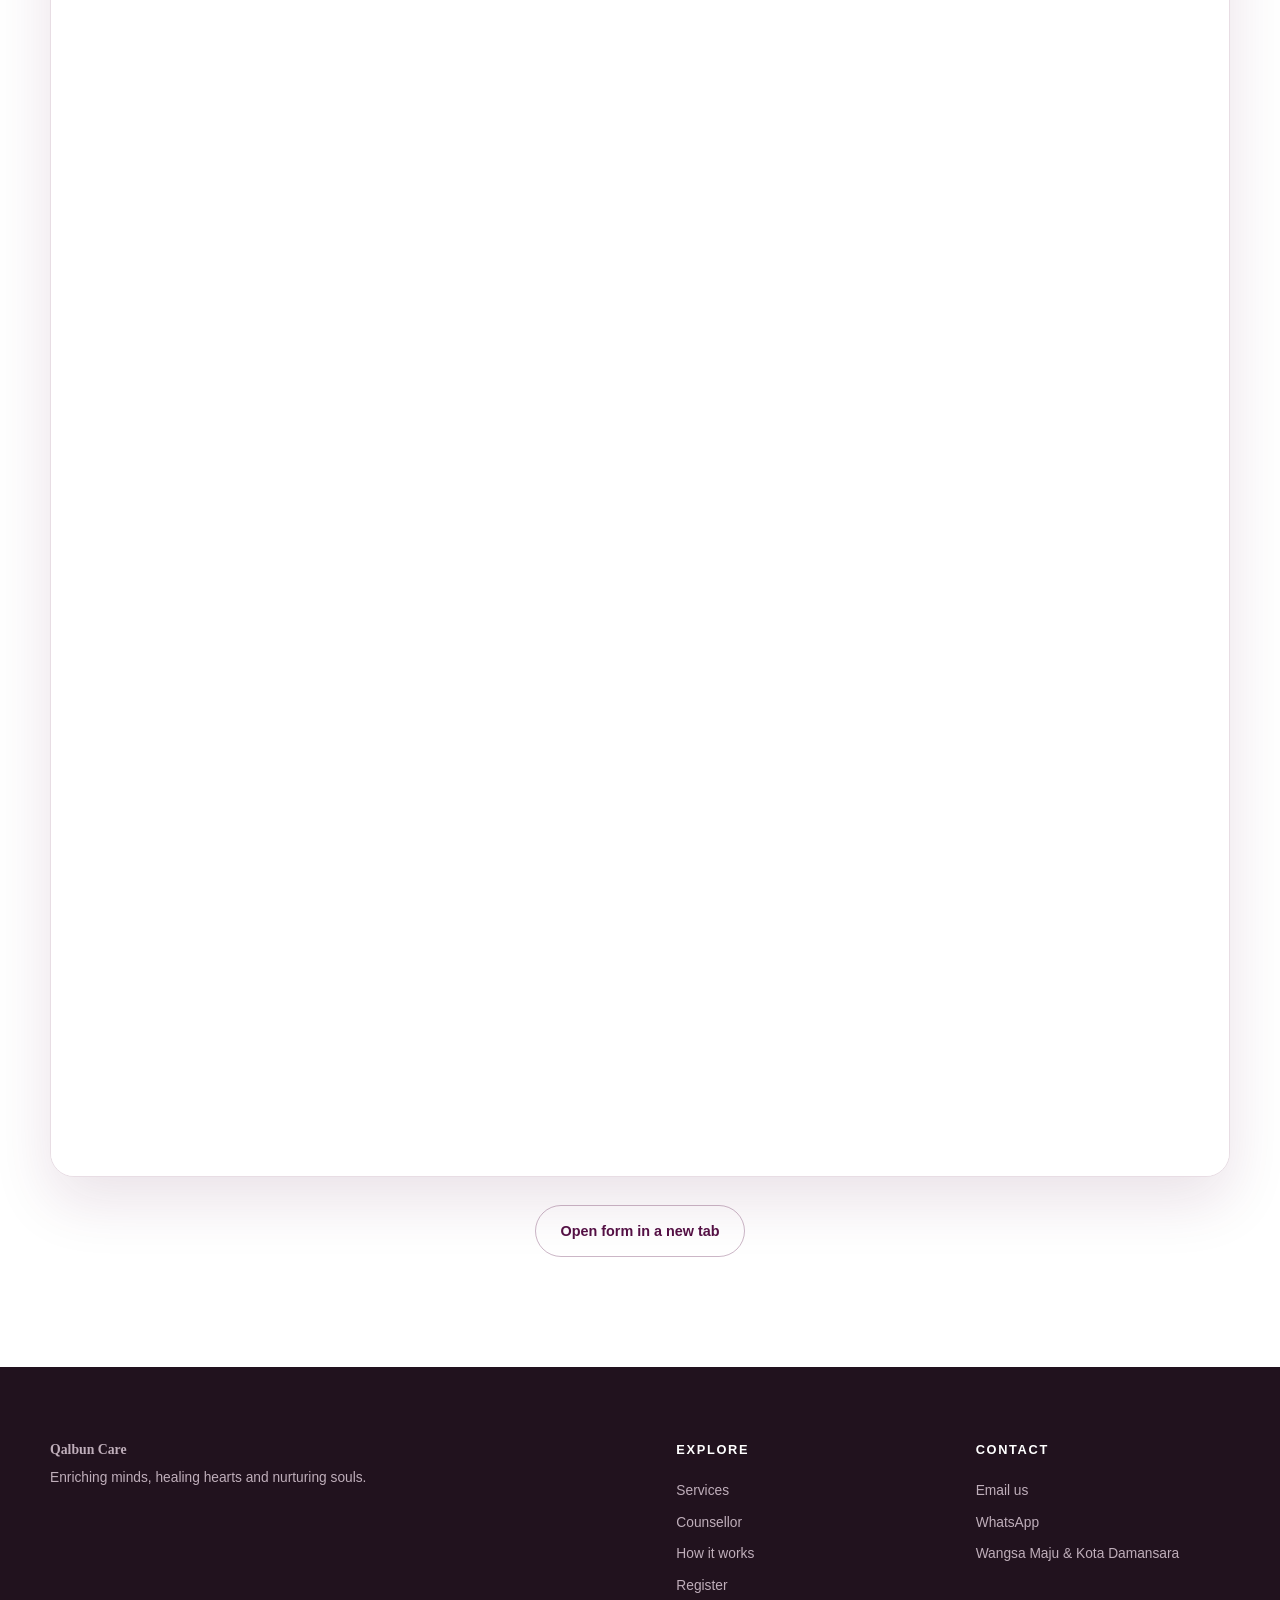
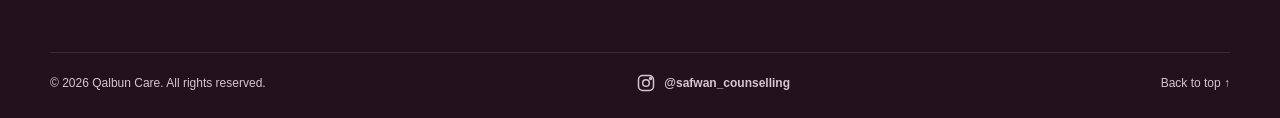
==== commit 6566482b: "Add per-session labels to rates" ====
--- a/register/index.html
+++ b/register/index.html
@@ -1,4 +1,4 @@
-﻿<!DOCTYPE html>
+<!DOCTYPE html>
 <html lang="en">
 <head>
   <!-- Google tag (gtag.js) -->
@@ -19,7 +19,7 @@
   <link rel="canonical" href="https://www.qalbuncare.com/register">
   <link rel="icon" href="/assets/favicon.svg" type="image/svg+xml">
   <link rel="apple-touch-icon" href="/assets/logo.png">
-  <link rel="stylesheet" href="/styles.css?v=1.8">
+  <link rel="stylesheet" href="/styles.css?v=2.0">
   <meta property="og:type" content="website">
   <meta property="og:title" content="Register for Counselling | Qalbun Care">
   <meta property="og:description" content="Begin your counselling journey with Qalbun Care through our secure registration form.">
@@ -88,10 +88,10 @@
             <p class="rate-label">50 minutes per session</p>
             <h3>Individual Therapy &amp; Consultations</h3>
             <ul class="rate-list">
-              <li><span>Online, Malaysia</span><strong>RM135</strong></li>
-              <li><span>Online, outside Malaysia</span><strong>USD 40</strong></li>
-              <li><span>On-site at Homst, Wangsa Maju</span><strong>RM165</strong></li>
-              <li><span>On-site at Inspace, Menara Mitraland, Kota Damansara<br><em>Weekdays, 9:30am-12:30pm</em></span><strong>RM180</strong></li>
+              <li><span>Online, Malaysia</span><strong>RM135<span class="rate-unit">Per Session</span></strong></li>
+              <li><span>Online, outside Malaysia</span><strong>USD 40<span class="rate-unit">Per Session</span></strong></li>
+              <li><span>On-site at Homst, Wangsa Maju</span><strong>RM165<span class="rate-unit">Per Session</span></strong></li>
+              <li><span>On-site at Inspace, Menara Mitraland, Kota Damansara<br><em>Weekdays, 9:30am-12:30pm</em></span><strong>RM180<span class="rate-unit">Per Session</span></strong></li>
             </ul>
           </article>
 
@@ -99,8 +99,8 @@
             <p class="rate-label">90 minutes per session</p>
             <h3>Couples Therapy &amp; Consultations</h3>
             <ul class="rate-list">
-              <li><span>On-site at Homst, Wangsa Maju</span><strong>RM240</strong></li>
-              <li><span>On-site at Inspace, Menara Mitraland, Kota Damansara<br><em>Weekdays, 9:30am-12:30pm</em></span><strong>RM280</strong></li>
+              <li><span>On-site at Homst, Wangsa Maju</span><strong>RM240<span class="rate-unit">Per Session</span></strong></li>
+              <li><span>On-site at Inspace, Menara Mitraland, Kota Damansara<br><em>Weekdays, 9:30am-12:30pm</em></span><strong>RM280<span class="rate-unit">Per Session</span></strong></li>
             </ul>
           </article>
           <div class="rate-card package-card reveal">
--- a/styles.css
+++ b/styles.css
@@ -1,4 +1,4 @@
-﻿/* Qalbun Care: lightweight, responsive, and framework-free */
+/* Qalbun Care: lightweight, responsive, and framework-free */
 :root {
   --berry: #8f126b;
   --berry-dark: #541044;
@@ -114,7 +114,20 @@
 .credential span { font-size: .78rem; letter-spacing: .08em; }
 .profile-facts { margin: 30px 0 0; padding: 25px 0 0; border-top: 1px solid rgba(255,255,255,.14); list-style: none; }
 .profile-facts li { margin: 9px 0; color: #dbc6d5; font-size: .88rem; }
-.profile-facts li::before { content: "\\2022"; margin-right: 9px; color: #e5a8cc; }
+.profile-facts li {
+  position: relative;
+  padding-left: 18px;
+}
+.profile-facts li::before {
+  content: "";
+  position: absolute;
+  left: 0;
+  top: .8em;
+  width: 6px;
+  height: 6px;
+  border-radius: 50%;
+  background: #e5a8cc;
+}
 .profile-copy h2 { margin-bottom: 30px; }
 .profile-copy > p:not(.eyebrow) { color: #dbcbd6; }
 .counsellor blockquote { margin: 34px 0 0; padding-left: 25px; border-left: 2px solid #e5a8cc; color: white; font: 400 1.35rem/1.6 Georgia, serif; }
@@ -439,6 +452,18 @@
   flex: 0 0 auto;
   color: var(--berry-dark);
   font-size: 1.05rem;
+  line-height: 1.25;
+  text-align: right;
+}
+.rate-list strong .rate-unit {
+  display: block;
+  margin-top: 3px;
+  color: var(--muted);
+  font-family: Arial, Helvetica, sans-serif;
+  font-size: .68rem;
+  font-weight: 800;
+  letter-spacing: .08em;
+  text-transform: uppercase;
 }
 .rate-list em {
   color: var(--muted);
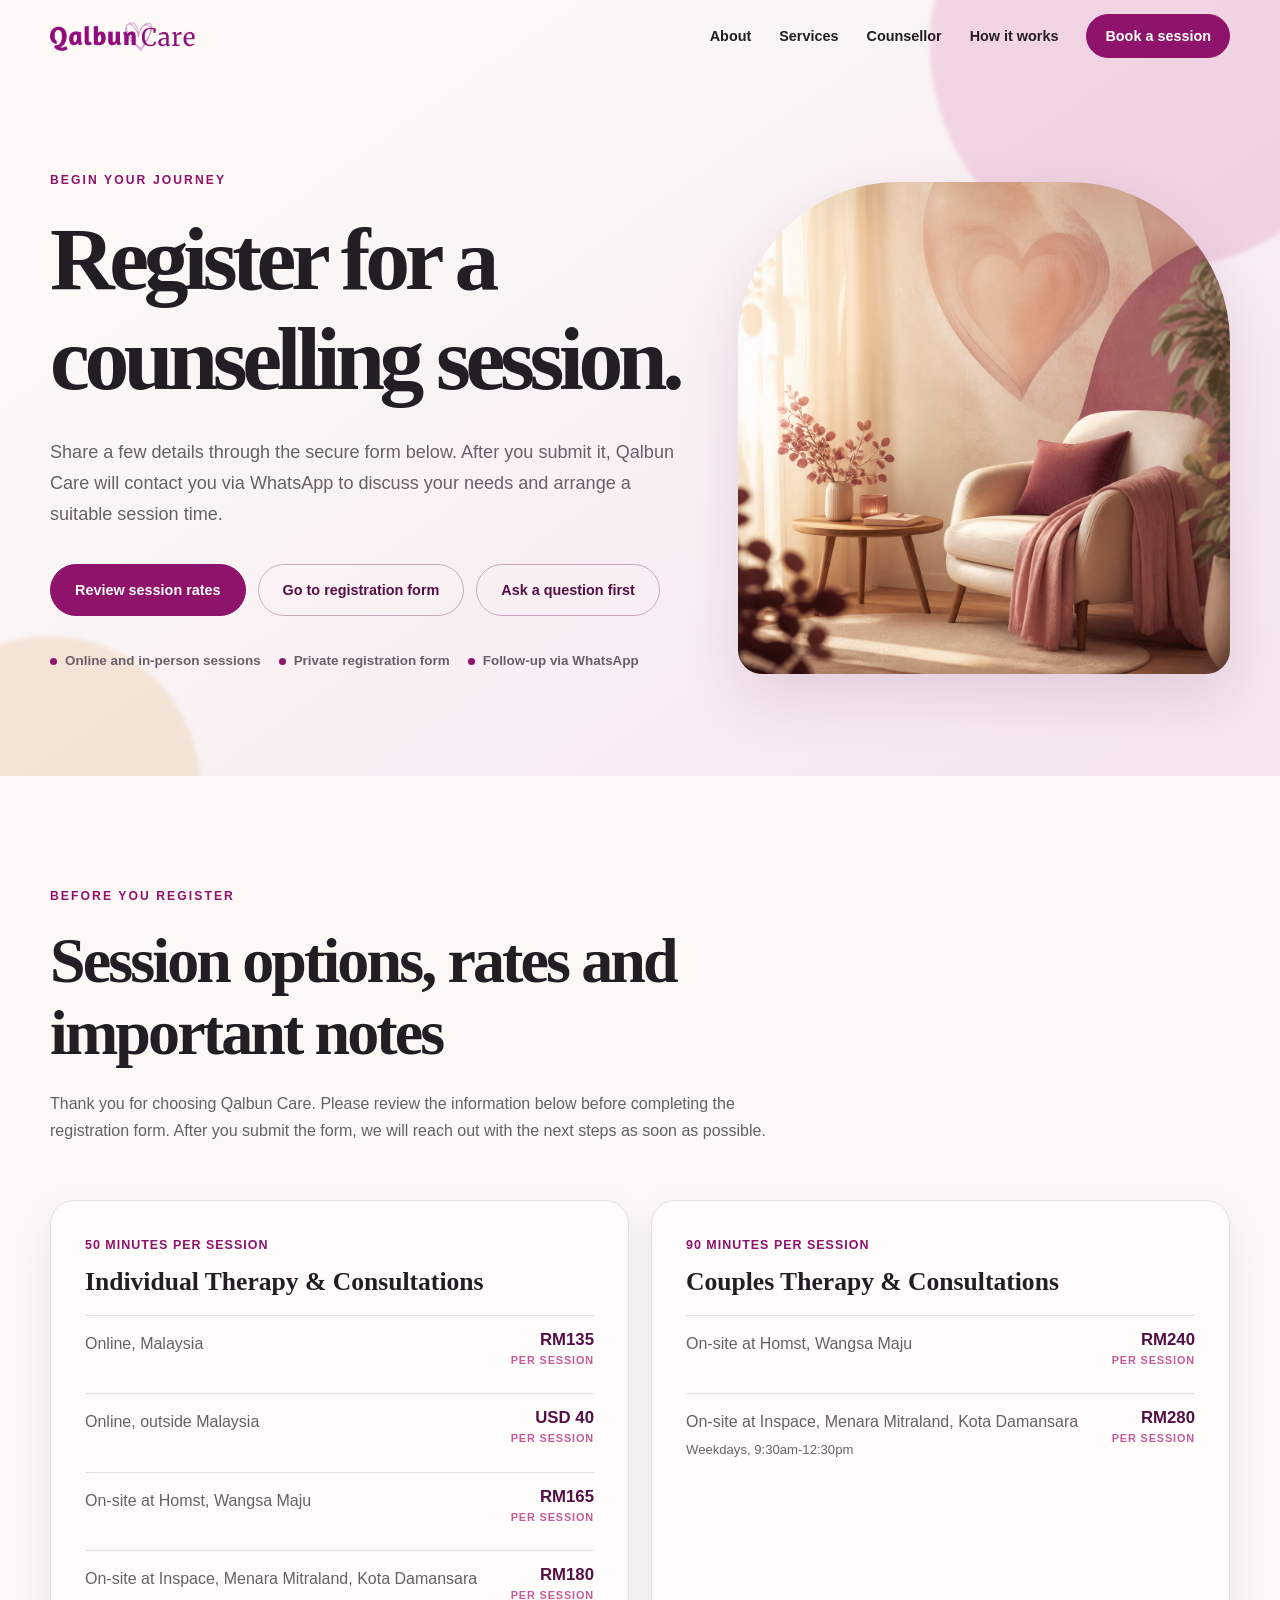
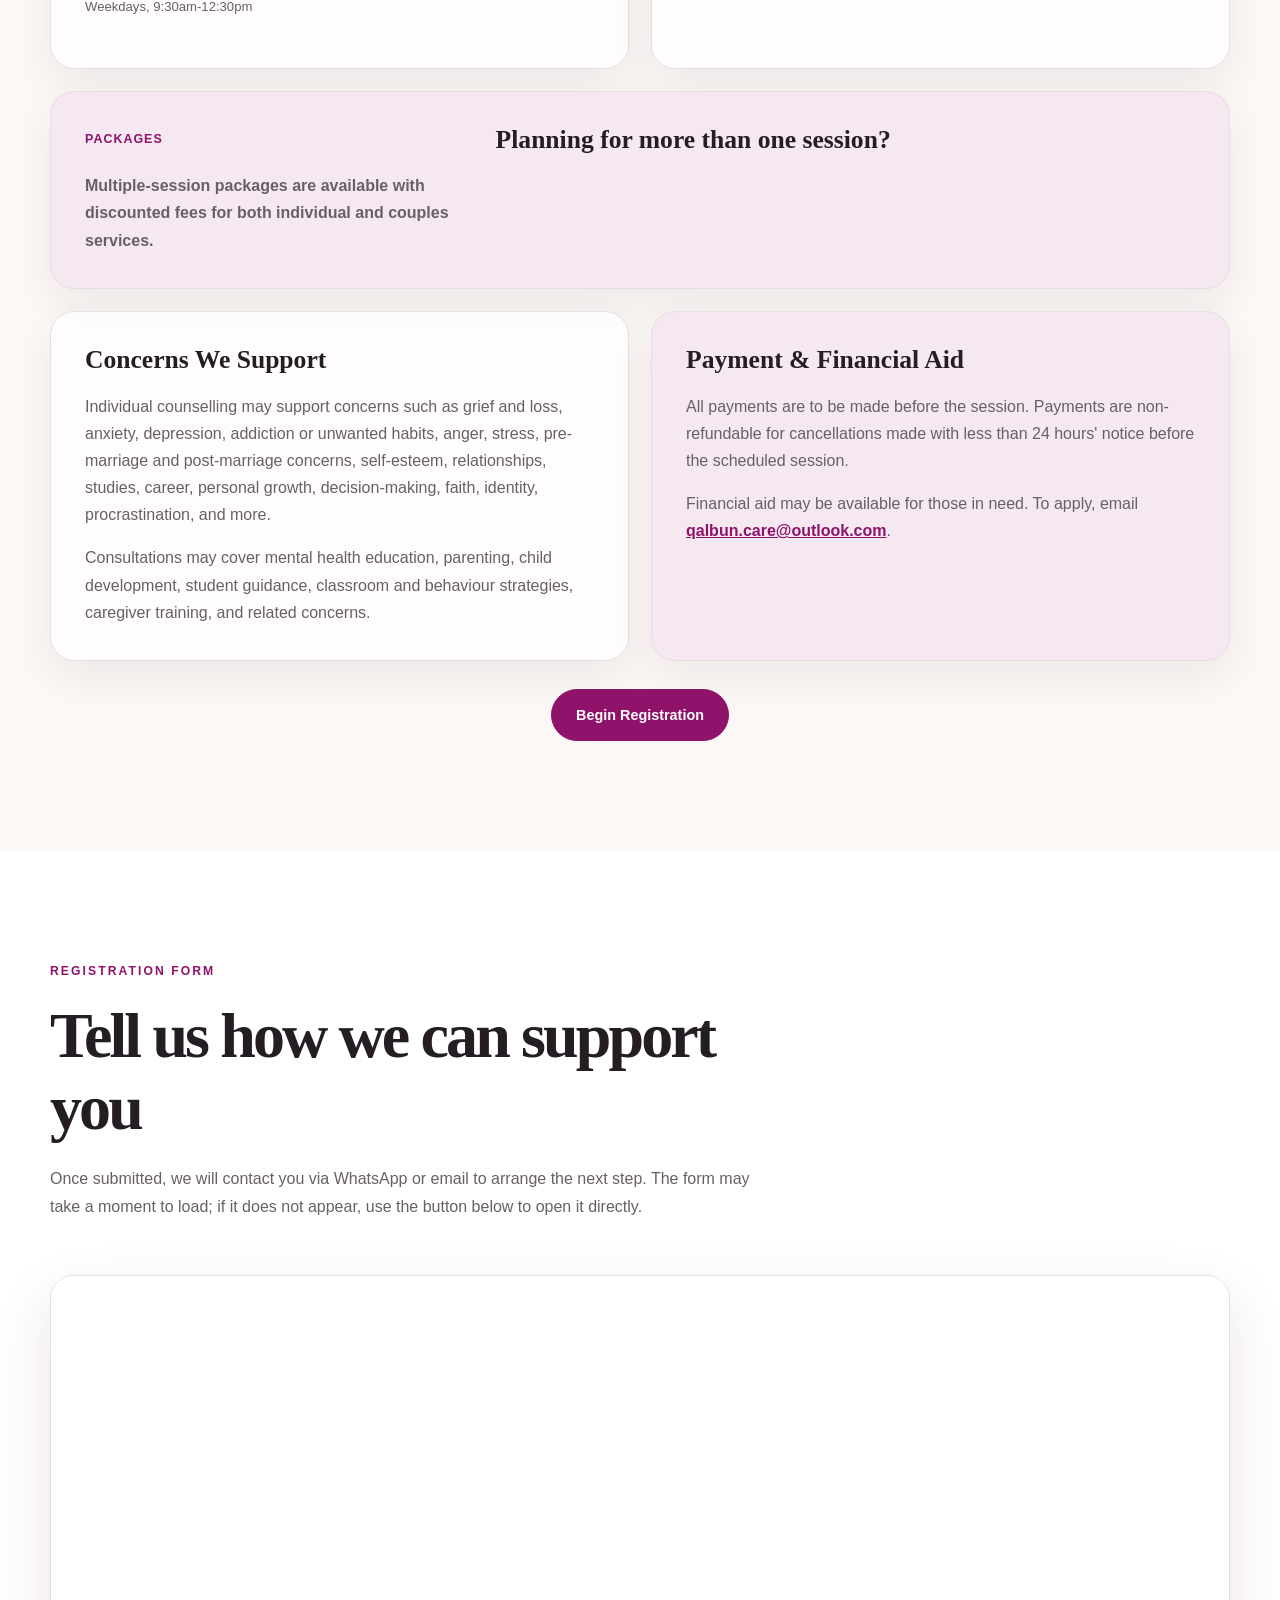
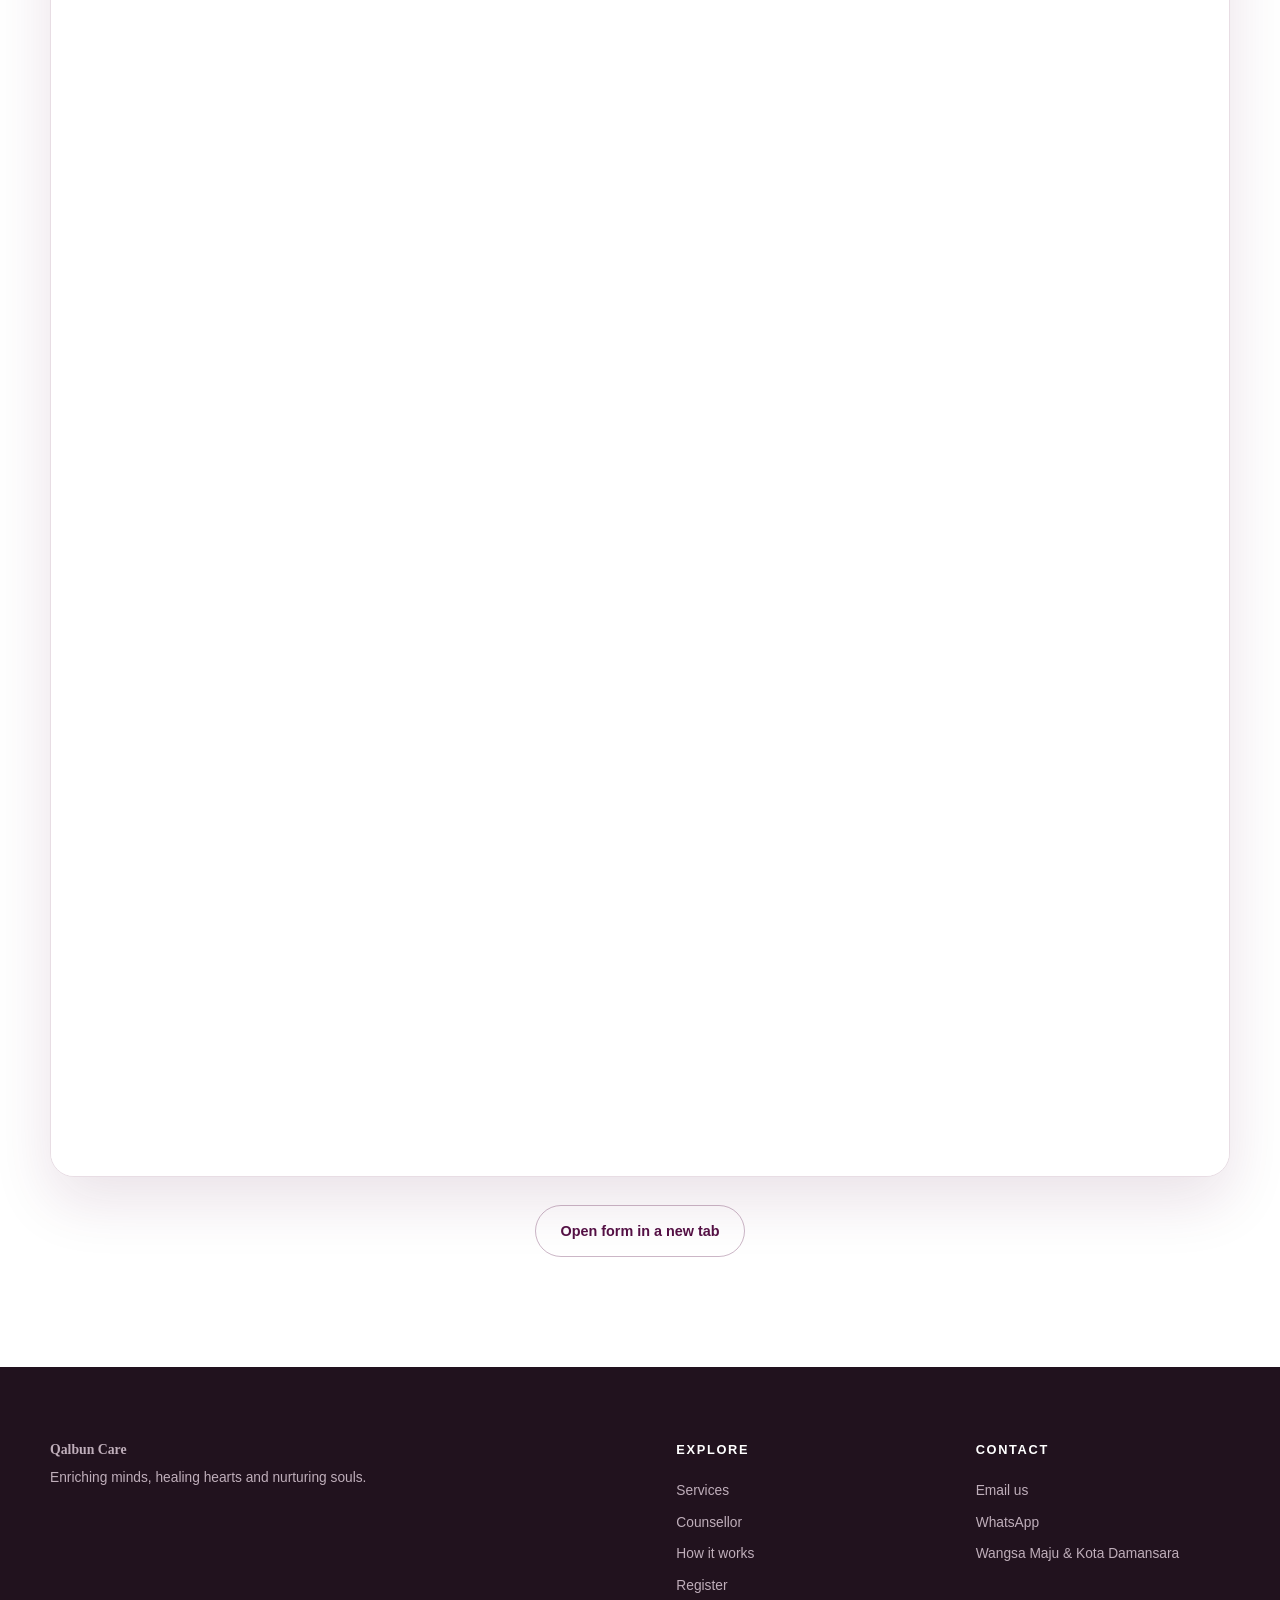
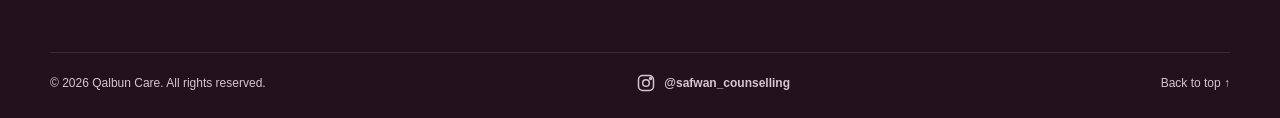
==== commit f8099f16: "Use brand color for per-session labels" ====
--- a/register/index.html
+++ b/register/index.html
@@ -19,7 +19,7 @@
   <link rel="canonical" href="https://www.qalbuncare.com/register">
   <link rel="icon" href="/assets/favicon.svg" type="image/svg+xml">
   <link rel="apple-touch-icon" href="/assets/logo.png">
-  <link rel="stylesheet" href="/styles.css?v=2.0">
+  <link rel="stylesheet" href="/styles.css?v=2.1">
   <meta property="og:type" content="website">
   <meta property="og:title" content="Register for Counselling | Qalbun Care">
   <meta property="og:description" content="Begin your counselling journey with Qalbun Care through our secure registration form.">
--- a/styles.css
+++ b/styles.css
@@ -458,7 +458,7 @@
 .rate-list strong .rate-unit {
   display: block;
   margin-top: 3px;
-  color: var(--muted);
+  color: var(--rose);
   font-family: Arial, Helvetica, sans-serif;
   font-size: .68rem;
   font-weight: 800;
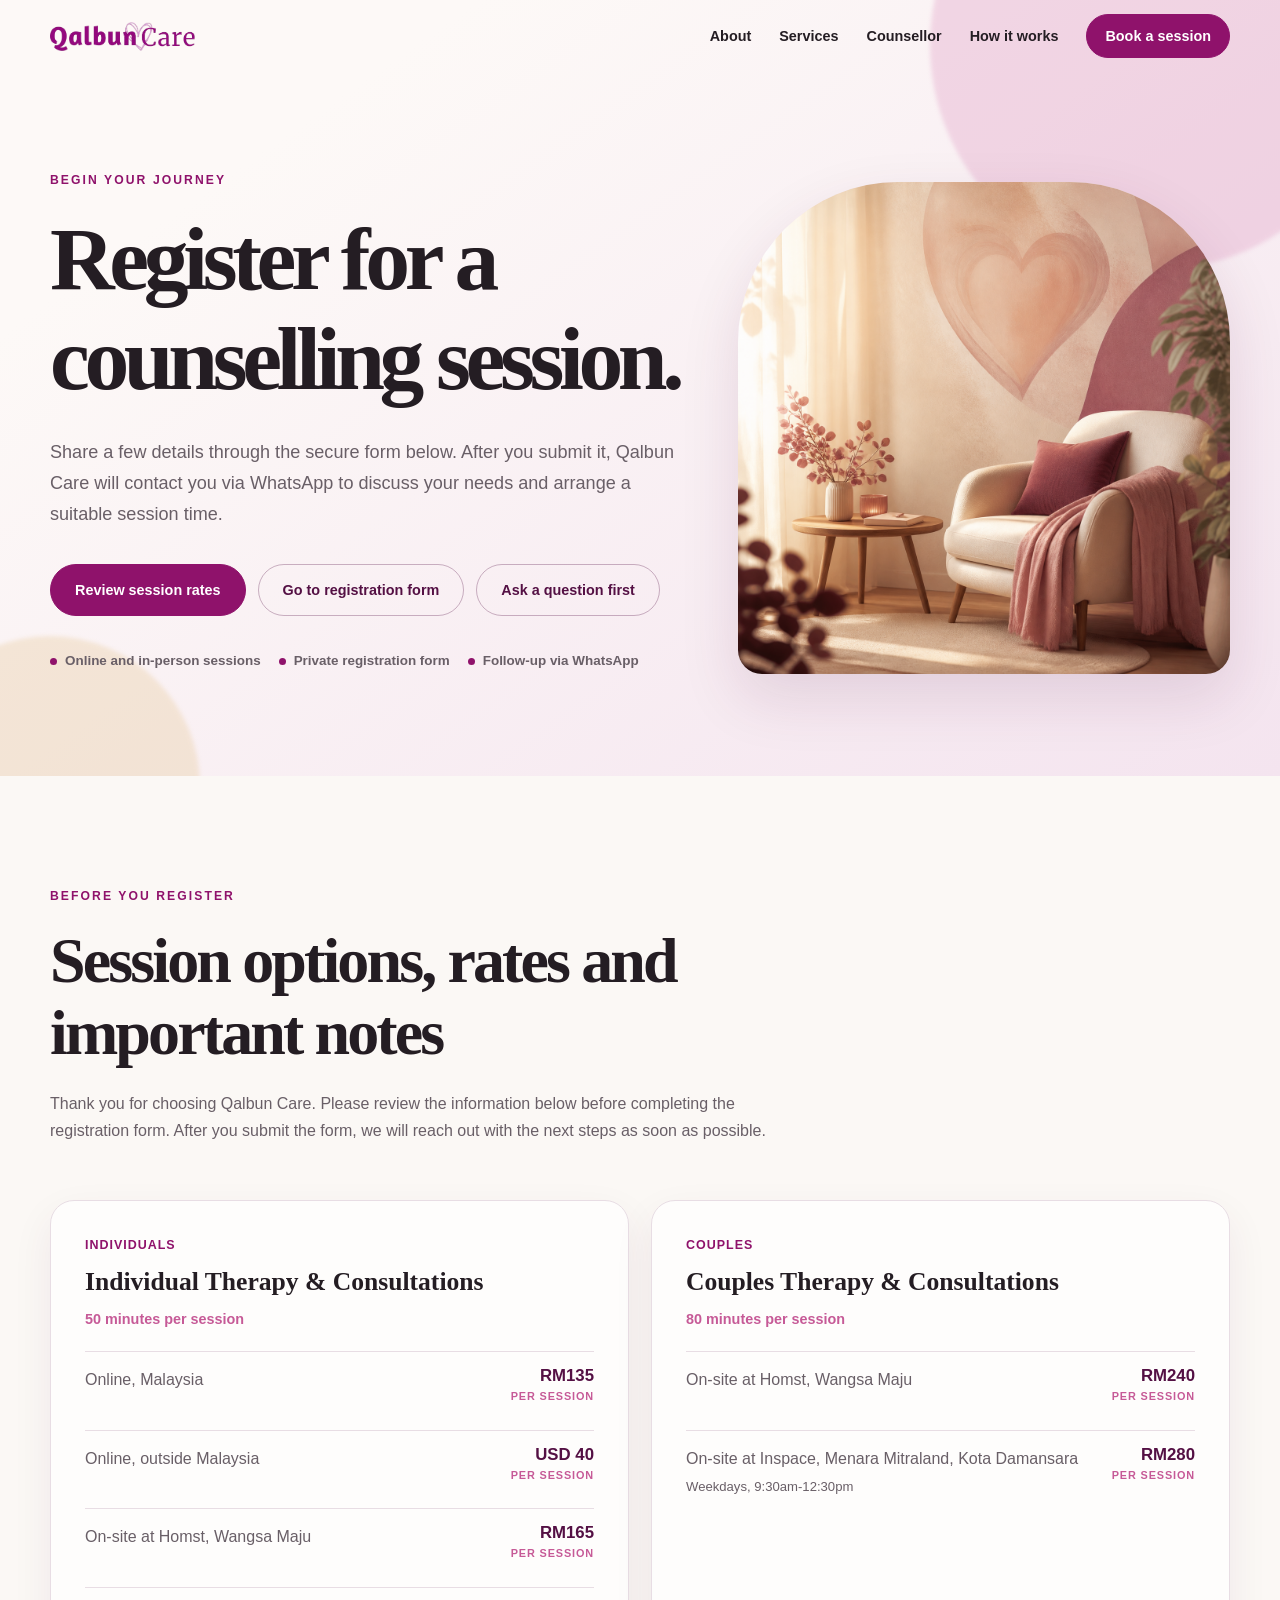
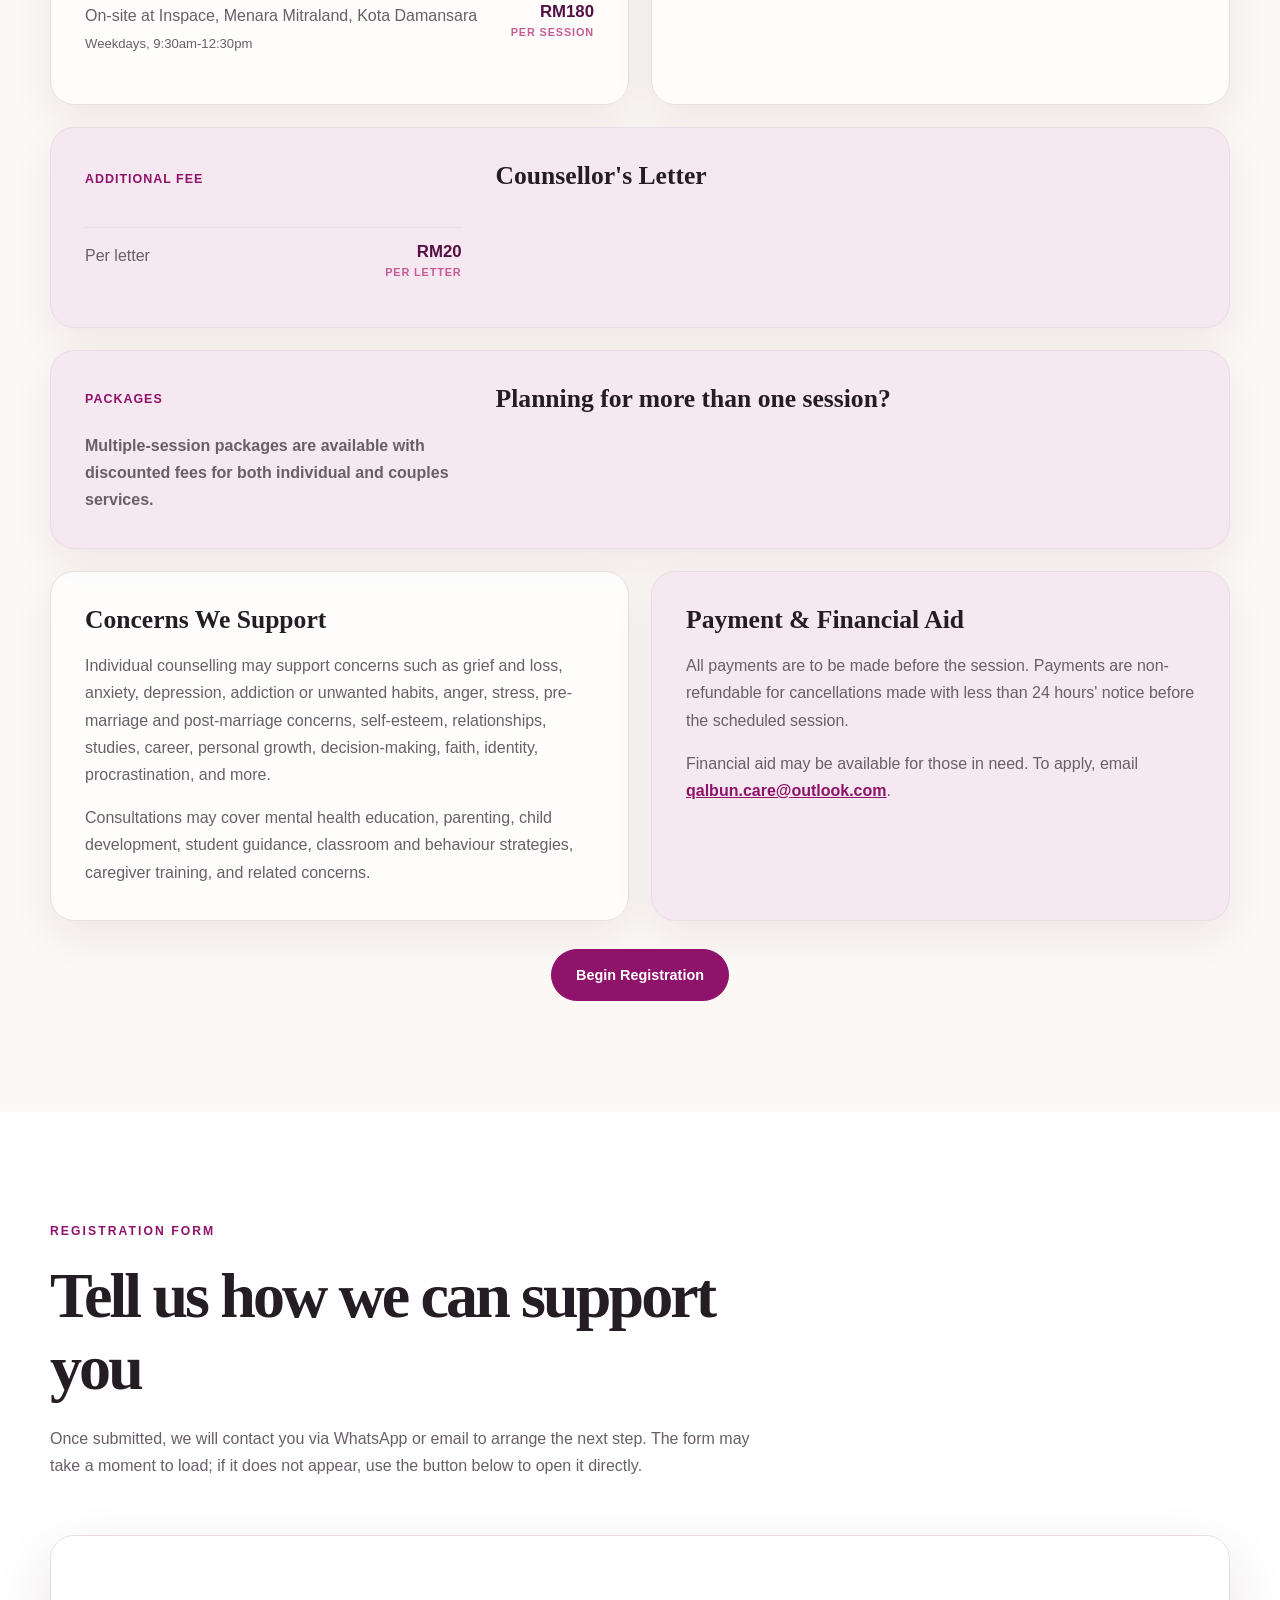
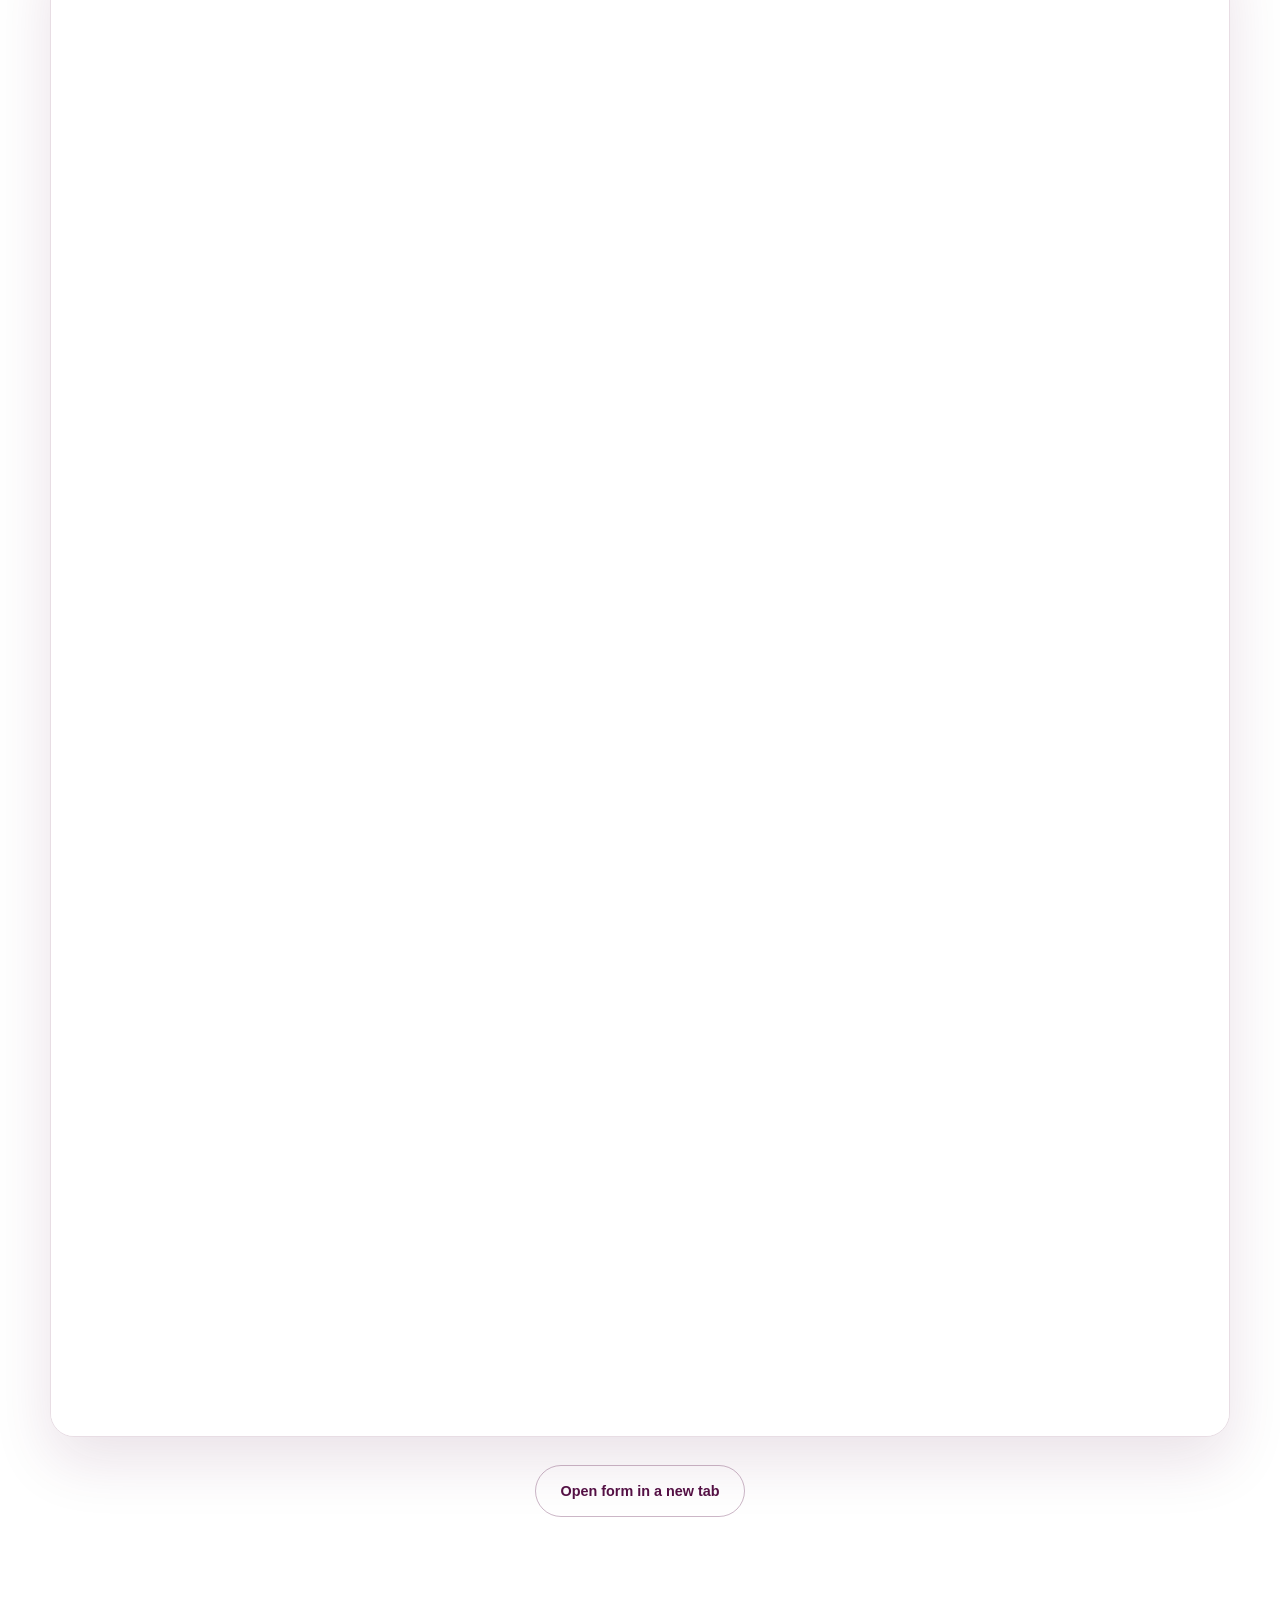
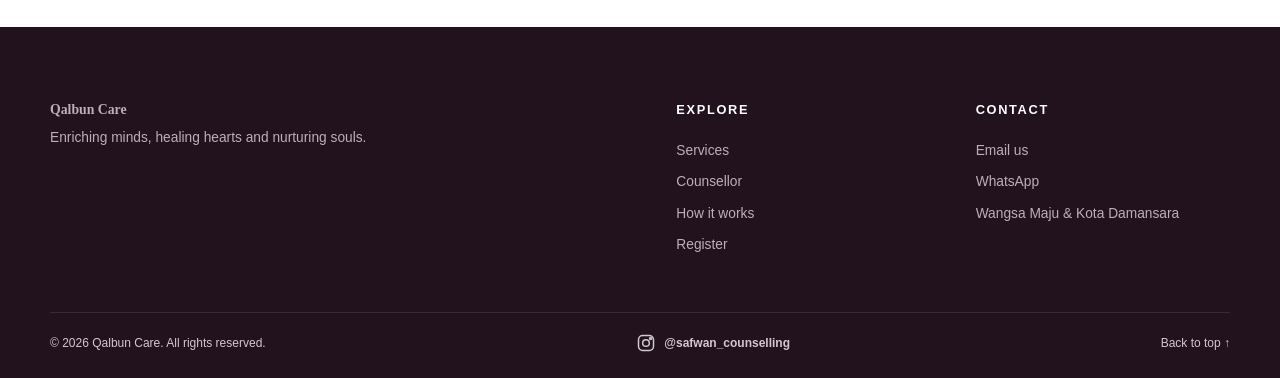
==== commit 87899519: "Update session duration and letter fee" ====
--- a/register/index.html
+++ b/register/index.html
@@ -19,7 +19,7 @@
   <link rel="canonical" href="https://www.qalbuncare.com/register">
   <link rel="icon" href="/assets/favicon.svg" type="image/svg+xml">
   <link rel="apple-touch-icon" href="/assets/logo.png">
-  <link rel="stylesheet" href="/styles.css?v=2.1">
+  <link rel="stylesheet" href="/styles.css?v=2.2">
   <meta property="og:type" content="website">
   <meta property="og:title" content="Register for Counselling | Qalbun Care">
   <meta property="og:description" content="Begin your counselling journey with Qalbun Care through our secure registration form.">
@@ -85,8 +85,9 @@
 
         <div class="rate-grid">
           <article class="rate-card reveal">
-            <p class="rate-label">50 minutes per session</p>
+            <p class="rate-label">Individuals</p>
             <h3>Individual Therapy &amp; Consultations</h3>
+            <p class="rate-duration">50 minutes per session</p>
             <ul class="rate-list">
               <li><span>Online, Malaysia</span><strong>RM135<span class="rate-unit">Per Session</span></strong></li>
               <li><span>Online, outside Malaysia</span><strong>USD 40<span class="rate-unit">Per Session</span></strong></li>
@@ -96,11 +97,20 @@
           </article>
 
           <article class="rate-card reveal">
-            <p class="rate-label">90 minutes per session</p>
+            <p class="rate-label">Couples</p>
             <h3>Couples Therapy &amp; Consultations</h3>
+            <p class="rate-duration">80 minutes per session</p>
             <ul class="rate-list">
               <li><span>On-site at Homst, Wangsa Maju</span><strong>RM240<span class="rate-unit">Per Session</span></strong></li>
               <li><span>On-site at Inspace, Menara Mitraland, Kota Damansara<br><em>Weekdays, 9:30am-12:30pm</em></span><strong>RM280<span class="rate-unit">Per Session</span></strong></li>
+            </ul>
+          </article>
+
+          <article class="rate-card add-on-card reveal">
+            <p class="rate-label">Additional fee</p>
+            <h3>Counsellor's Letter</h3>
+            <ul class="rate-list">
+              <li><span>Per letter</span><strong>RM20<span class="rate-unit">Per Letter</span></strong></li>
             </ul>
           </article>
           <div class="rate-card package-card reveal">
--- a/styles.css
+++ b/styles.css
@@ -423,6 +423,15 @@
 .info-card h3 {
   margin-bottom: 18px;
 }
+.rate-card h3 + .rate-duration {
+  margin-top: -8px;
+}
+.rate-duration {
+  margin-bottom: 20px;
+  color: var(--rose);
+  font-size: .9rem;
+  font-weight: 800;
+}
 .rate-label {
   margin-bottom: 12px;
   color: var(--berry);
@@ -478,6 +487,7 @@
   margin: 24px 0 0;
   font-weight: 700;
 }
+.add-on-card,
 .package-card {
   grid-column: 1 / -1;
   display: grid;
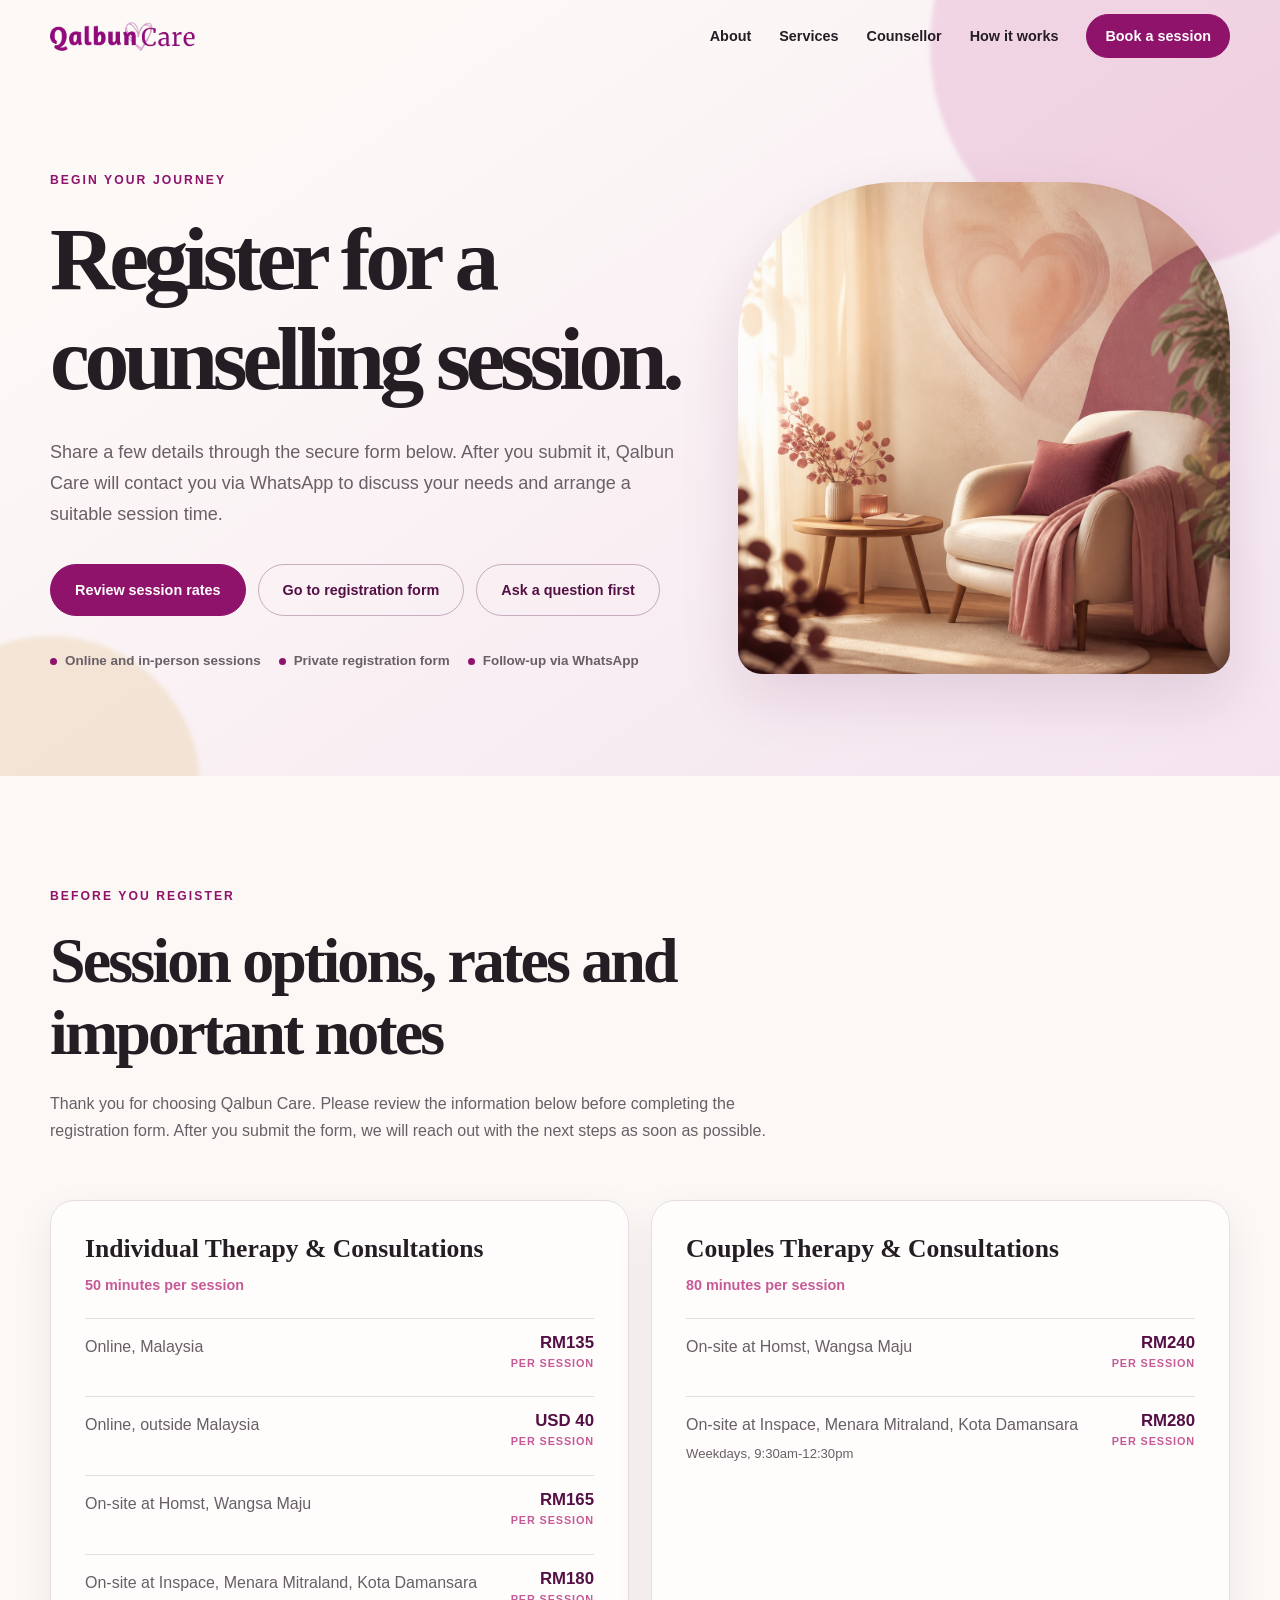
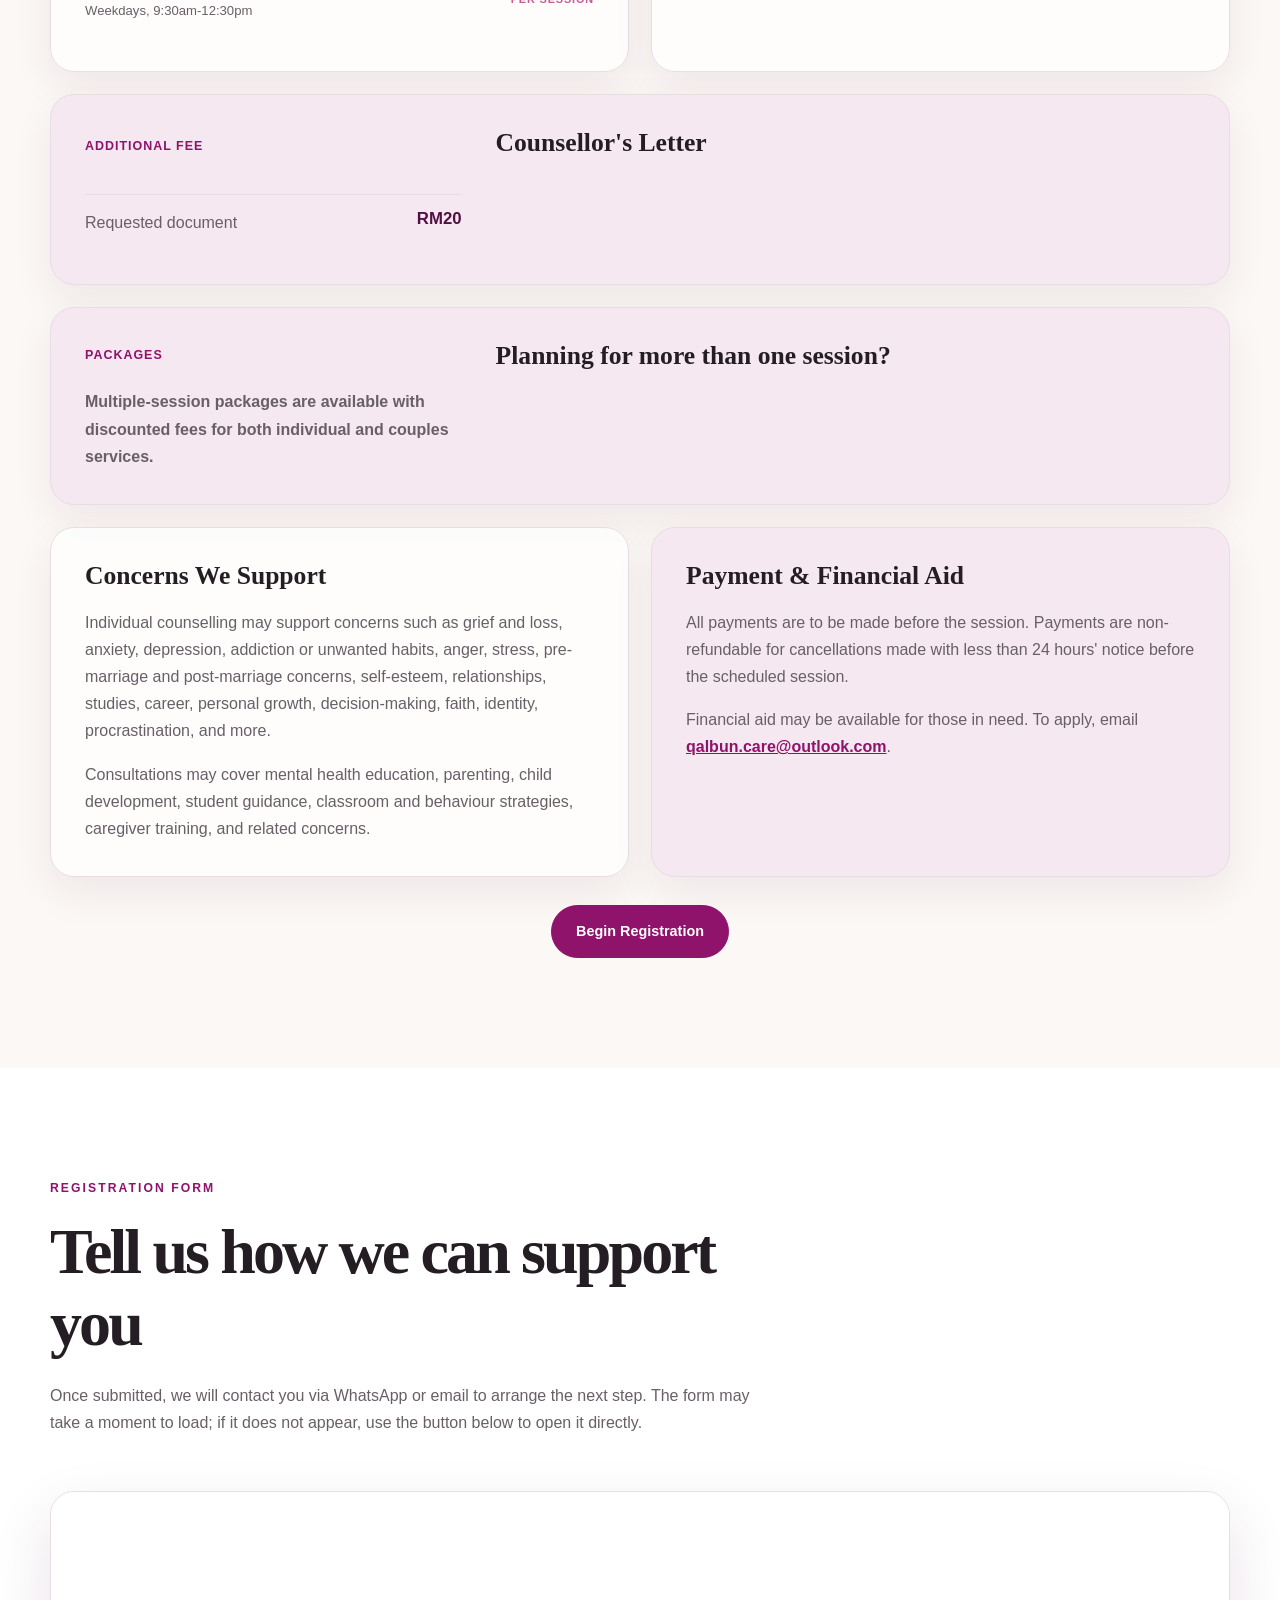
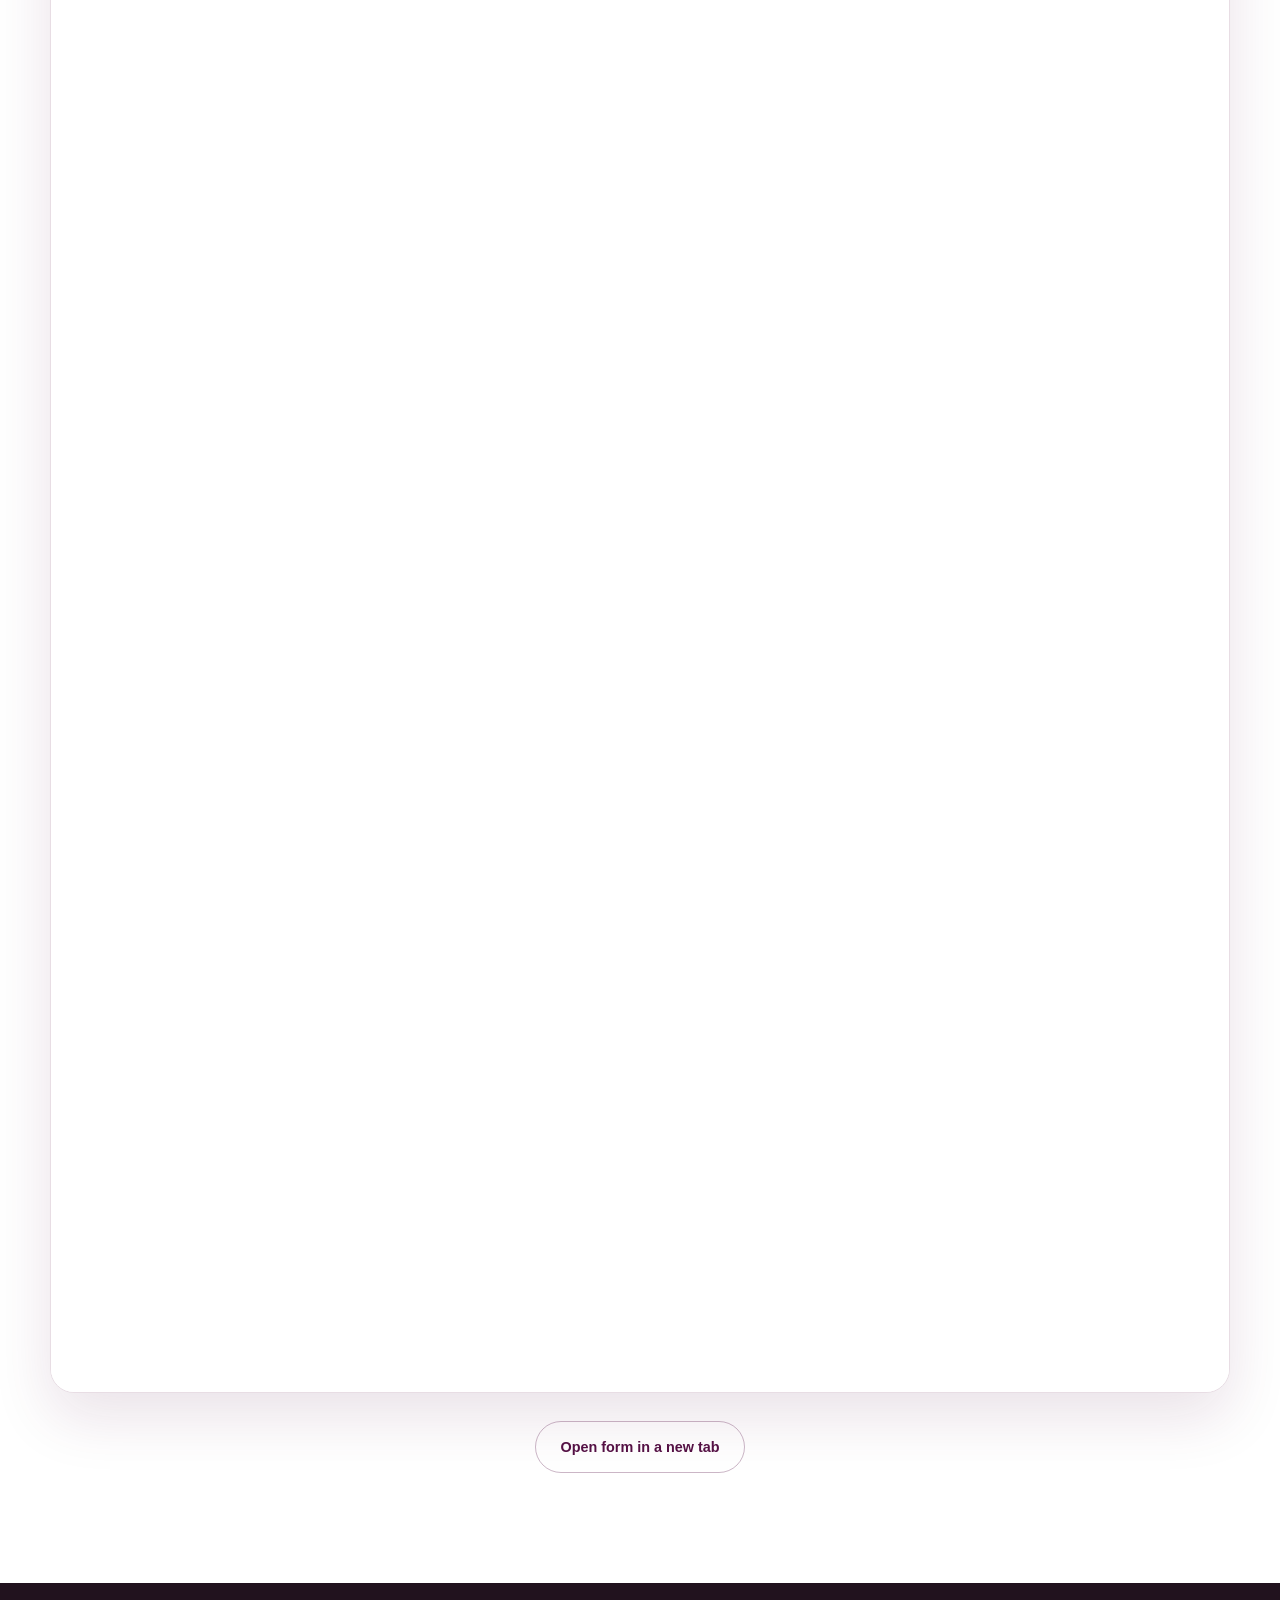
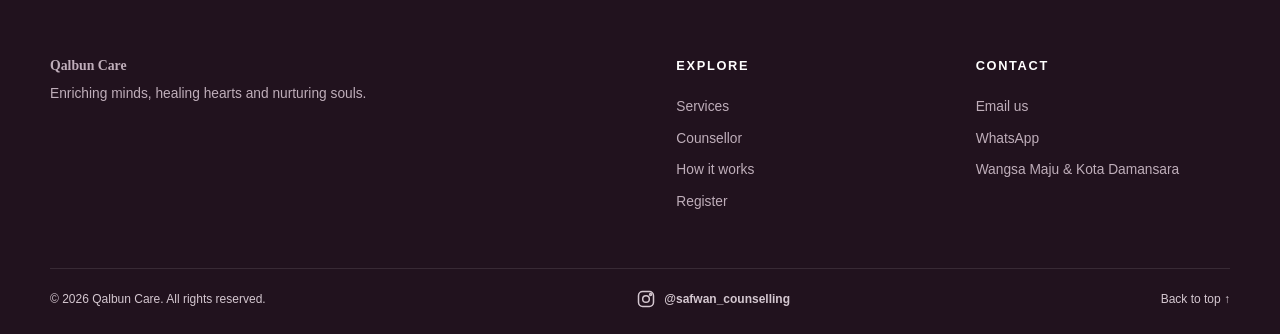
==== commit b8d28d72: "Remove repeated fee wording" ====
--- a/register/index.html
+++ b/register/index.html
@@ -19,7 +19,7 @@
   <link rel="canonical" href="https://www.qalbuncare.com/register">
   <link rel="icon" href="/assets/favicon.svg" type="image/svg+xml">
   <link rel="apple-touch-icon" href="/assets/logo.png">
-  <link rel="stylesheet" href="/styles.css?v=2.2">
+  <link rel="stylesheet" href="/styles.css?v=2.4">
   <meta property="og:type" content="website">
   <meta property="og:title" content="Register for Counselling | Qalbun Care">
   <meta property="og:description" content="Begin your counselling journey with Qalbun Care through our secure registration form.">
@@ -85,7 +85,6 @@
 
         <div class="rate-grid">
           <article class="rate-card reveal">
-            <p class="rate-label">Individuals</p>
             <h3>Individual Therapy &amp; Consultations</h3>
             <p class="rate-duration">50 minutes per session</p>
             <ul class="rate-list">
@@ -97,7 +96,6 @@
           </article>
 
           <article class="rate-card reveal">
-            <p class="rate-label">Couples</p>
             <h3>Couples Therapy &amp; Consultations</h3>
             <p class="rate-duration">80 minutes per session</p>
             <ul class="rate-list">
@@ -110,7 +108,7 @@
             <p class="rate-label">Additional fee</p>
             <h3>Counsellor's Letter</h3>
             <ul class="rate-list">
-              <li><span>Per letter</span><strong>RM20<span class="rate-unit">Per Letter</span></strong></li>
+              <li><span>Requested document</span><strong>RM20</strong></li>
             </ul>
           </article>
           <div class="rate-card package-card reveal">
